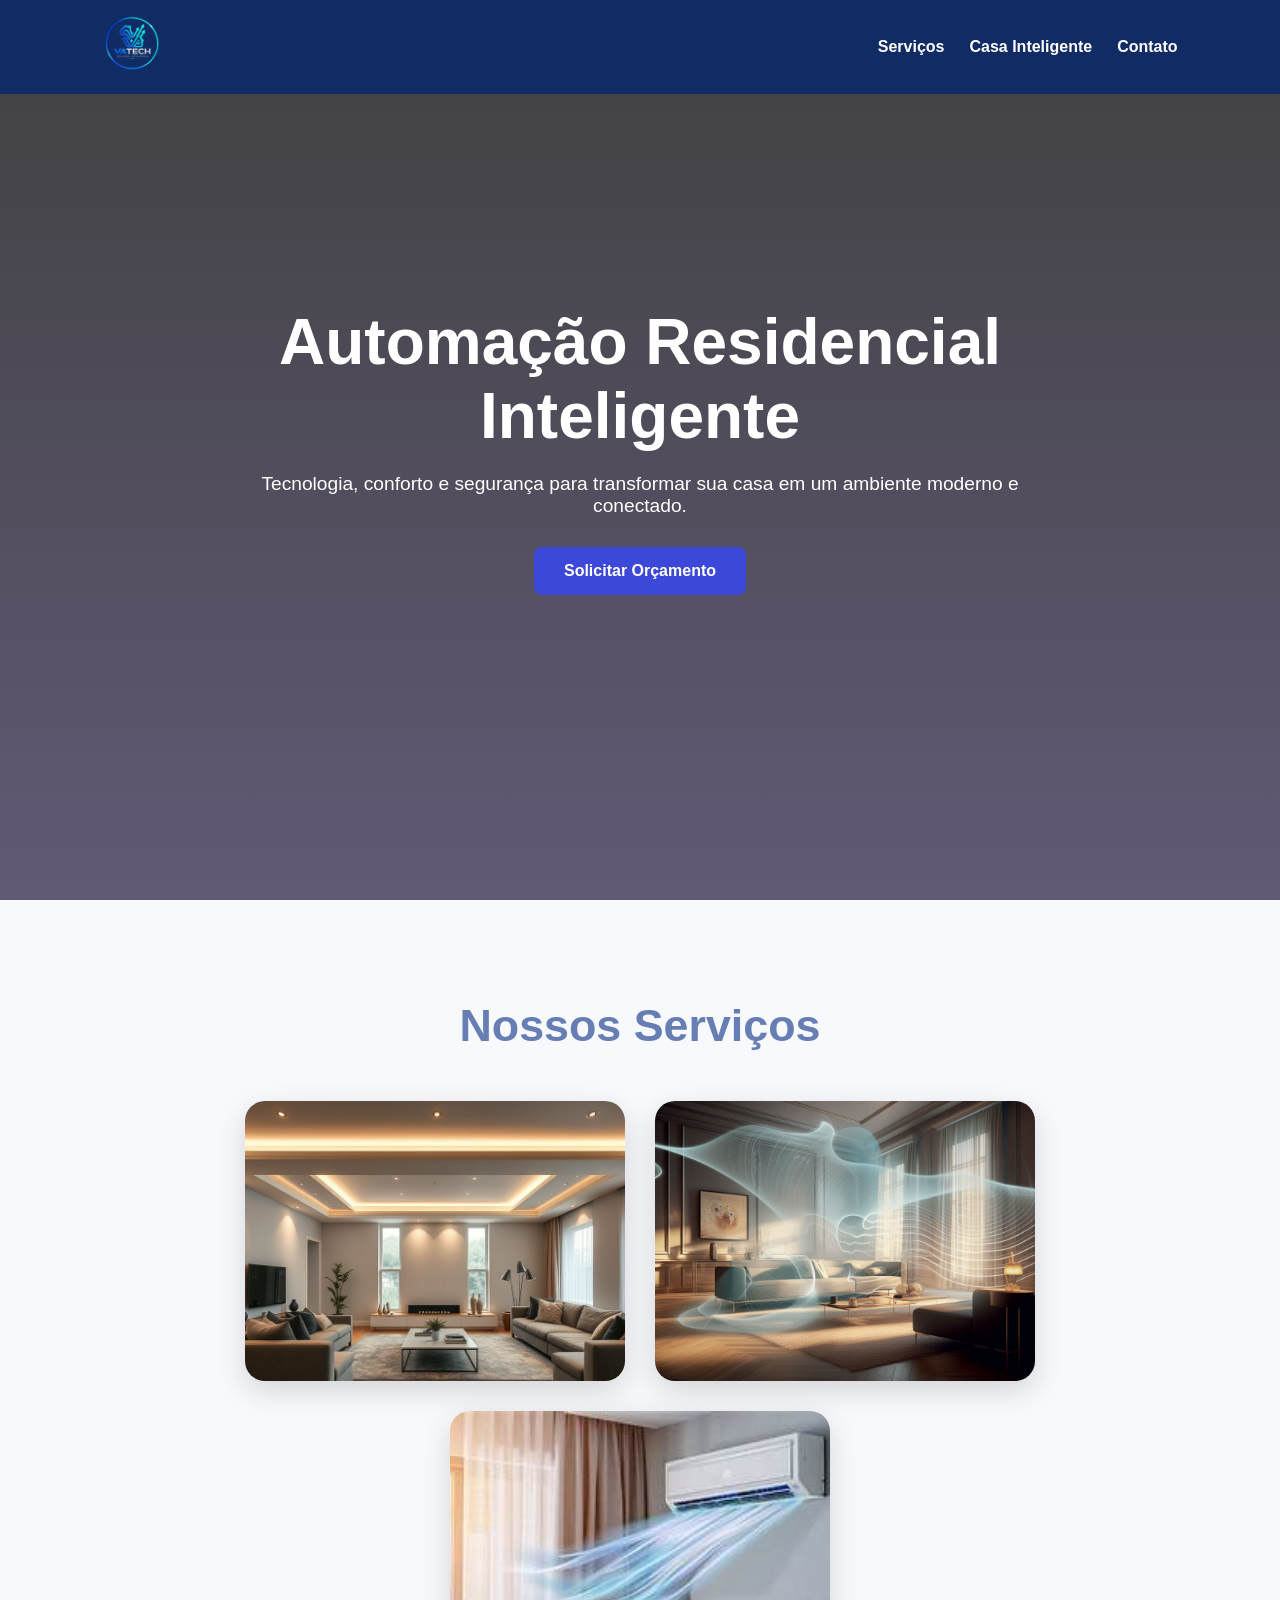
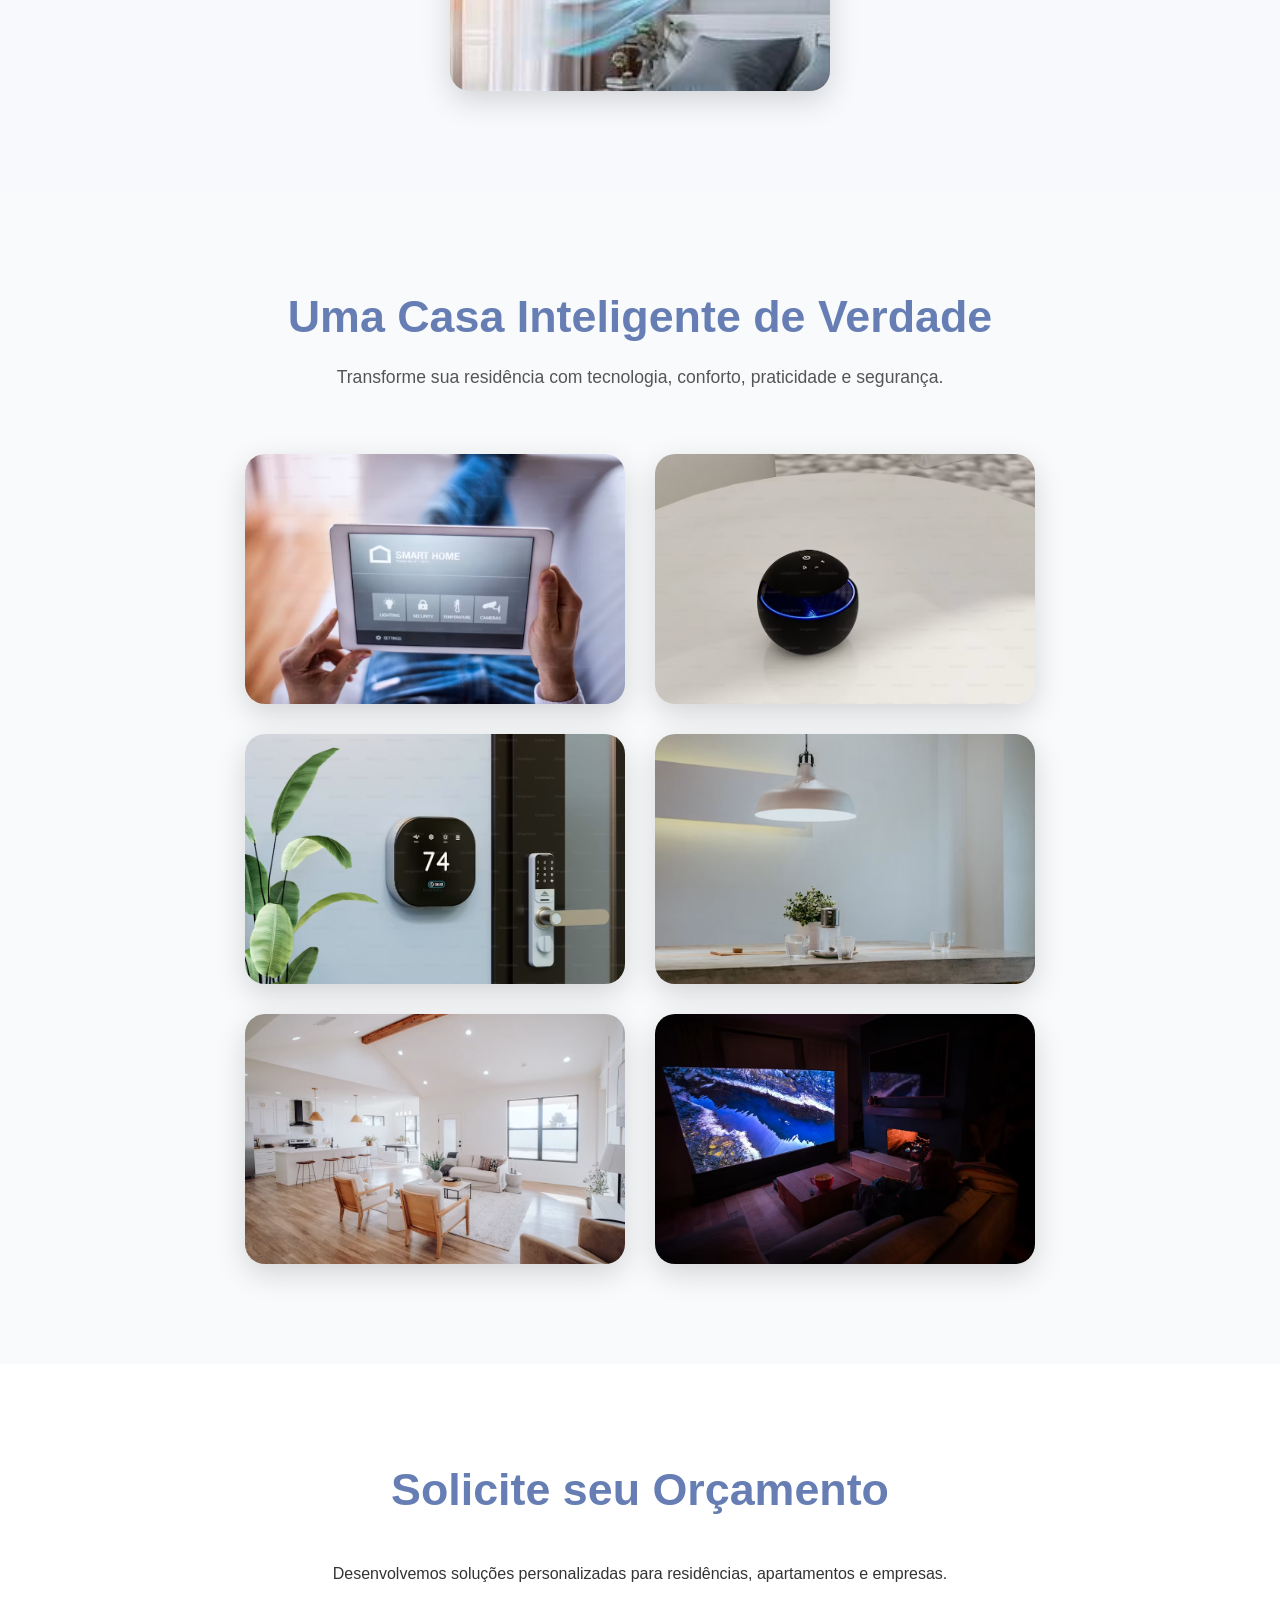
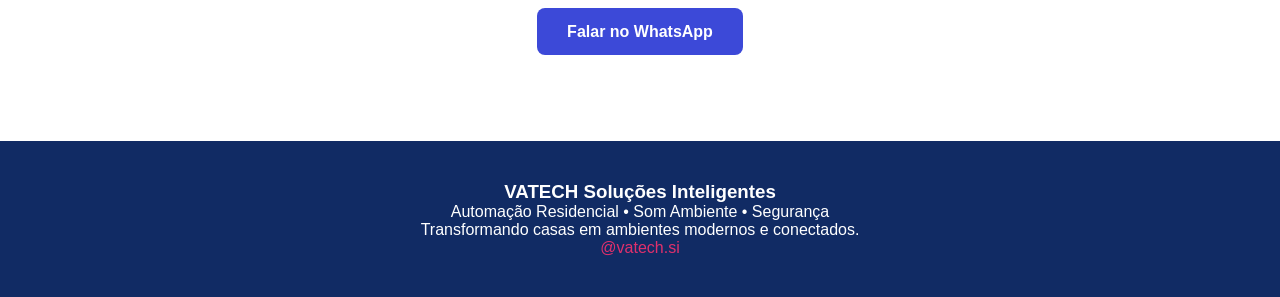
==== index.html @ 994d0d36 "subi os arquivos" ====
<!DOCTYPE html>
<html lang="pt-BR">
<head>
<meta charset="UTF-8">
<meta name="viewport" content="width=device-width, initial-scale=1.0">
<title>VATECH soluções Inteligente</title>

<link rel="stylesheet" href="style.css">
</head>
<body>

<nav>

    <div class="logo">
        <img src="img/logo.png" alt="vatech">
    </div>

    <div class="menu-toggle" id="menu-toggle">
        ☰
    </div>

    <ul id="menu">

        <li><a href="#servicos">Serviços</a></li>

        <li><a href="#como-funciona">
            Casa Inteligente
        </a></li>

        <li><a href="#contato">Contato</a></li>

    </ul>

</nav>

<header>

    <div class="hero">

        <h1>Automação Residencial Inteligente
        </h1>

        <p>
            Tecnologia, conforto e segurança para transformar
            sua casa em um ambiente moderno e conectado.
        </p>

        <div class="botoes">

            <a href="https://wa.me/5511999999999" class="btn whatsapp">
                Solicitar Orçamento
            </a>
        </div>

    </div>

</header>

<section id="servicos">

    <h2>Nossos Serviços</h2>

    <div class="servicos-grid">

        <div class="servico">
            <img src="img/iluminacao.jpg"alt="Automação de Iluminação">
          
            <div class="overlay">
                <h3>Automação de Iluminação</h3> 

                <p>
                    Controle de luzes,cenas e ambientes
                    diretamente pelo celular ou comando de voz.
                </p>
            </div>
    </div>

    <div class="servico">
        <img src="img/som.jpg" alt="Som Ambiente">

        <div class="overlay">
            <h3> Som Ambiente</h3>

            <p>
                Música en todos os ambiente com controle simples integrado.
            </p>
        </div>
    </div>

    <div class="servico">
        <img src="img/segurança.jpg" alt="eletrodomésticos Inteligente">
        
        <div class="overlay">
            <h3>  Automação Residencial</h3>

            <p>
                 Controle de TVs, ar-condicionado, persianas e outros dispositivos inteligentes.
            </p>
        </div>
    </div>
  </div>
</section>

<section id="como-funciona">

    <h2>Uma Casa Inteligente de Verdade</h2>

    <p class="subtitulo">
        Transforme sua residência com tecnologia, conforto,
        praticidade e segurança.
    </p>

   <div class="funciona-grid">

    <div class="funciona-card">
        <img src="img/controle.jpg" alt="Controle Total">

        <div class="overlay">
            <h3> Controle Total</h3>
            <p>Controle iluminação, tomadas e dispositivos pelo aplicativo.</p>
        </div>
    </div>

    <div class="funciona-card">
        <img src="img/voz.jpg" alt="Comando por Voz">

        <div class="overlay">
            <h3> Comando por Voz</h3>
            <p>Integração com Alexa para controlar sua casa usando a voz.</p>
        </div>
    </div>

    <div class="funciona-card">
        <img src="img/seguranca.jpg" alt="Segurança">

        <div class="overlay">
            <h3> Mais Segurança</h3>
            <p>Monitoramento remoto e notificações em tempo real.</p>
        </div>
    </div>

    <div class="funciona-card">
        <img src="img/energia.jpg" alt="Economia">

        <div class="overlay">
            <h3> Economia de Energia</h3>
            <p>Automatize rotinas e reduza o consumo desnecessário.</p>
        </div>
    </div>

    <div class="funciona-card">
        <img src="img/instalacao.jpg" alt="Instalação">

        <div class="overlay">
            <h3> Instalação Simplificada</h3>
            <p>Soluções para imóveis novos e já construídos.</p>
        </div>
    </div>

    <div class="funciona-card">
        <img src="img/cenarios.jpg" alt="Cenários">

        <div class="overlay">
            <h3> Cenários Personalizados</h3>
            <p>Crie ambientes para cada momento do seu dia.</p>
        </div>
    </div>

</div>

</section>

<section id="contato">

    <h2>Solicite seu Orçamento</h2>

    <p>
        Desenvolvemos soluções personalizadas para residências,
        apartamentos e empresas.
    </p>



    <a href="https://wa.me/5511999999999" class="btn whatsapp">
        Falar no WhatsApp
    </a>

</section>

<footer>

    <h3>VATECH Soluções Inteligentes</h3>

    <p>
        Automação Residencial • Som Ambiente • Segurança
    </p>

    <p>
        Transformando casas em ambientes modernos e conectados.
    </p>

    <a href="https://www.instagram.com/vatech.si/" target="_blank">
        @vatech.si
    </a>

</footer>
---- style.css ----
/* =========================
   RESET
========================= */

*{
    margin:0;
    padding:0;
    box-sizing:border-box;
    font-family:'Segoe UI',sans-serif;
}

html{
    scroll-behavior:smooth;
}

body{
    background:#ffffff;
    color:#333;
}

/* =========================
   NAVBAR
========================= */

nav{
    position:fixed;
    top:0;
    width:100%;
    display:flex;
    justify-content:space-between;
    align-items:center;
    padding:15px 8%;
    background:#112b64;
    z-index:1000;
}

.menu-toggle{
    display:none;
    font-size:2rem;
    color:white;
    cursor:pointer;
}

.logo img{
    height:60px;
}

nav ul{
    display:flex;
    list-style:none;
    gap:25px;
}

nav a{
    text-decoration:none;
    color:white;
    font-weight:600;
}

/* =========================
   HERO
========================= */

header{
    height:100vh;
    display:flex;
    justify-content:center;
    align-items:center;
    text-align:center;
    padding:20px;

    background:
    linear-gradient(
        rgba(0,0,0,.75),
        rgba(44,34,72,.75)
    ),
    url("https://images.unsplash.com/photo-1558002038-1055907df827?q=80&w=2070");

    background-size:cover;
    background-position:center;
}

.hero{
    max-width:800px;
}

.hero h1{
    font-size:4rem;
    color:white;
    margin-bottom:20px;
}

.hero p{
    font-size:1.2rem;
    color:white;
    margin-bottom:30px;
}

/* =========================
   BOTÕES
========================= */

.botoes{
    display:flex;
    justify-content:center;
    gap:15px;
    flex-wrap:wrap;
}

.btn{
    text-decoration:none;
    padding:15px 30px;
    border-radius:8px;
    color:white;
    font-weight:bold;
    transition:.3s;
}

.btn:hover{
    transform:translateY(-3px);
}

.whatsapp{
    background:#3c49d8;
}


/* =========================
   SEÇÕES GERAIS
========================= */

section{
    padding:100px 8%;
}

h2{
    text-align:center;
    font-size:2.8rem;
    margin-bottom:50px;
}

/* =========================
   TÍTULOS
========================= */

#como-funciona h2,
#beneficios h2,
#servicos h2,
#contato h2{
    color:#667EB3;
}

/* =========================
   COMO FUNCIONA
========================= */

#como-funciona{
    background:#f8fafc;
}

.subtitulo{
    text-align:center;
    max-width:800px;
    margin:0 auto 60px;
    color:#555;
    font-size:1.1rem;
    line-height:1.8;
}

.funciona-grid{
    display:flex;
    justify-content:center;
    gap:30px;
    flex-wrap:wrap;
}

/* =========================
   UMA CASA INTELIGENTE
========================= */

#como-funciona{
    background:#f8fafc;
    padding:100px 8%;
}

#como-funciona h2{
    color:#667EB3;
    text-align:center;
    margin-bottom:20px;
}

.subtitulo{
    max-width:800px;
    margin:0 auto 60px;
    text-align:center;
    color:#555;
    line-height:1.8;
}

.funciona-grid{
    display:flex;
    justify-content:center;
    gap:30px;
    flex-wrap:wrap;
}

.funciona-card{
    position:relative;
    width:380px;
    height:250px;
    border-radius:20px;
    overflow:hidden;
    cursor:pointer;

    box-shadow:0 10px 30px rgba(0,0,0,.15);
}

.funciona-card img{
    width:100%;
    height:100%;
    object-fit:cover;
    transition:.6s;
}

.funciona-card:hover img{
    transform:scale(1.1);
}

.funciona-card .overlay{
    position:absolute;
    top:0;
    left:0;

    width:100%;
    height:100%;

    background:rgba(10,25,47,.85);

    display:flex;
    flex-direction:column;
    justify-content:center;
    align-items:center;

    text-align:center;
    padding:25px;

    opacity:0;
    transition:.4s;
}

.funciona-card:hover .overlay{
    opacity:1;
}

.funciona-card .overlay h3{
    color:white;
    font-size:1.8rem;
    margin-bottom:15px;
}

.funciona-card .overlay p{
    color:white;
    line-height:1.7;
}

/* =========================
   PROJETOS / SERVIÇOS
========================= */

#servicos{
    background:#f7f9fc;
}

.servicos-grid{
    display:flex;
    justify-content:center;
    gap:30px;
    flex-wrap:wrap;
}

.servico{
    position:relative;
    width:380px;
    height:280px;

    border-radius:20px;
    overflow:hidden;
    cursor:pointer;

    box-shadow:
    0 10px 30px rgba(0,0,0,.15);

    transition:.4s;
}

.servico:hover{
    transform:translateY(-10px);
}

.servico img{
    width:100%;
    height:100%;
    object-fit:cover;
    transition:.6s;
}

.servico:hover img{
    transform:scale(1.15);
}

.overlay{
    position:absolute;
    inset:0;

    display:flex;
    flex-direction:column;
    justify-content:center;
    align-items:center;

    text-align:center;
    padding:30px;

    background:rgba(10,25,47,.85);

    opacity:0;
    transition:.5s;
}

.overlay h3{
    color:white;
    font-size:1.8rem;
    margin-bottom:15px;
}

.overlay p{
    color:white;
    line-height:1.7;
}

.servico:hover .overlay{
    opacity:1;
}

/* =========================
   GALERIA
========================= */

.galeria{
    display:flex;
    justify-content:center;
    flex-wrap:wrap;
    gap:20px;
}

.galeria img{
    width:350px;
    height:250px;
    object-fit:cover;
    border-radius:15px;
    transition:.3s;
}

.galeria img:hover{
    transform:scale(1.05);
}

/* =========================
   DEPOIMENTOS
========================= */

.depoimento-box{
    max-width:700px;
    margin:auto;
    background:#204286;
    padding:40px;
    border-radius:15px;
    text-align:center;
}

#texto-depoimento{
    font-size:1.1rem;
    margin-bottom:20px;
    color:white;
}

#nome-cliente{
    color:#25D366;
    font-weight:bold;
}

/* =========================
   CONTATO
========================= */

#contato{
    text-align:center;
}

#contato p{
    margin-bottom:40px;
}

/* =========================
   FOOTER
========================= */

footer{
    background:#112b64;
    text-align:center;
    padding:40px;
}

footer h3,
footer p{
    color:white;
}

footer a{
    color:#E1306C;
    text-decoration:none;
}

/* =========================
   WHATSAPP FIXO
========================= */

.whatsapp-fixo{
    position:fixed;
    right:20px;
    bottom:20px;

    width:65px;
    height:65px;

    background:#25D366;
    color:white;

    border-radius:50%;

    display:flex;
    justify-content:center;
    align-items:center;

    text-decoration:none;
    font-size:30px;

    box-shadow:
    0 10px 25px rgba(0,0,0,.2);
}

/* =========================
   RESPONSIVO
========================= */

@media(max-width:768px){

    .hero h1{
        font-size:2.5rem;
    }

    nav ul{
        display:none;
    }

    .etapa,
    .servico{
        width:100%;
    }

    .galeria img{
        width:100%;
        height:auto;
    }
}

/* =========================
   RESPONSIVIDADE MOBILE
========================= */

@media (max-width: 768px){

    /* Menu */
    nav{
        padding:15px 5%;
    }

    nav ul{
        display:none;
    }

    .logo img{
        height:50px;
    }

    /* Hero */
    .hero h1{
        font-size:2.2rem;
        line-height:1.2;
    }

    .hero p{
        font-size:1rem;
    }

    .botoes{
        flex-direction:column;
        align-items:center;
    }

    .btn{
        width:100%;
        max-width:280px;
        text-align:center;
    }

    /* Títulos */
    h2{
        font-size:2rem;
    }

    #como-funciona h2,
    #contato h2,
    #servicos h2{
        font-size:2rem;
    }

    .subtitulo{
        font-size:1rem;
        padding:0 10px;
    }

    /* Cards Nossos Serviços */
    .servico{
        width:100%;
        max-width:350px;
        height:220px;
    }

    /* Cards Casa Inteligente */
    .funciona-card{
        width:100%;
        max-width:350px;
        height:220px;
    }

    .overlay h3{
        font-size:1.4rem;
    }

    .overlay p{
        font-size:.95rem;
    }

    /* Galeria */
    .galeria img{
        width:100%;
        height:auto;
    }

    /* Contato */
    #contato p{
        font-size:1rem;
        padding:0 15px;
    }

    footer{
        padding:30px 20px;
    }

}

/* CELULARES PEQUENOS */
@media (max-width:480px){

    .hero h1{
        font-size:1.8rem;
    }

    .hero p{
        font-size:.95rem;
    }

    h2{
        font-size:1.8rem;
    }

    .servico,
    .funciona-card{
        height:200px;
    }

    .overlay h3{
        font-size:1.2rem;
    }

    .overlay p{
        font-size:.9rem;
    }
}

@media (max-width:768px){

    .menu-toggle{
        display:block;
    }

    nav{
        padding:15px 5%;
    }

    nav ul{
        position:absolute;

        top:90px;
        left:0;

        width:100%;

        background:#112b64;

        flex-direction:column;

        text-align:center;

        gap:0;

        display:none;
    }

    nav ul.active{
        display:flex;
    }

    nav ul li{
        padding:18px;
        border-top:1px solid rgba(255,255,255,.1);
    }

    .hero h1{
        font-size:2rem;
    }

    .hero p{
        font-size:1rem;
    }

    .btn{
        width:100%;
        max-width:280px;
    }

    .servico,
    .funciona-card{
        width:100%;
        max-width:350px;
        height:220px;
    }

}
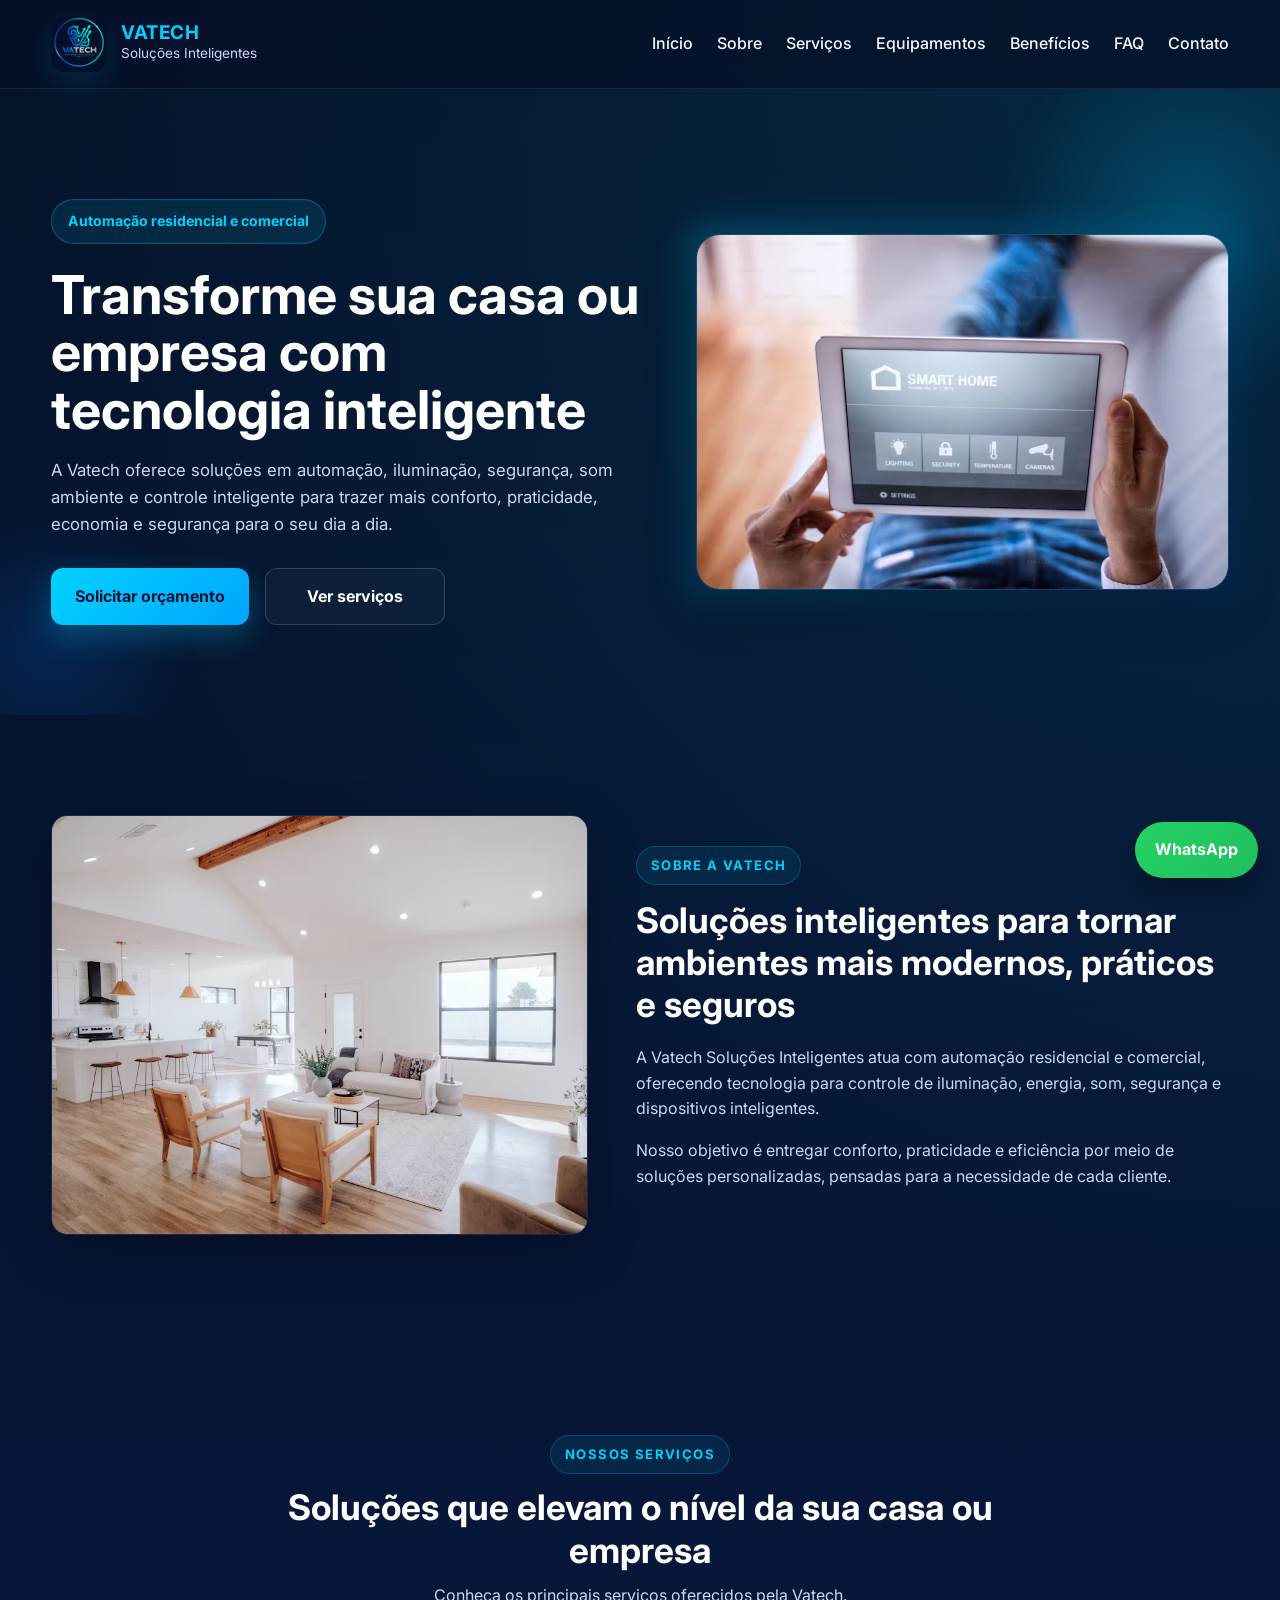
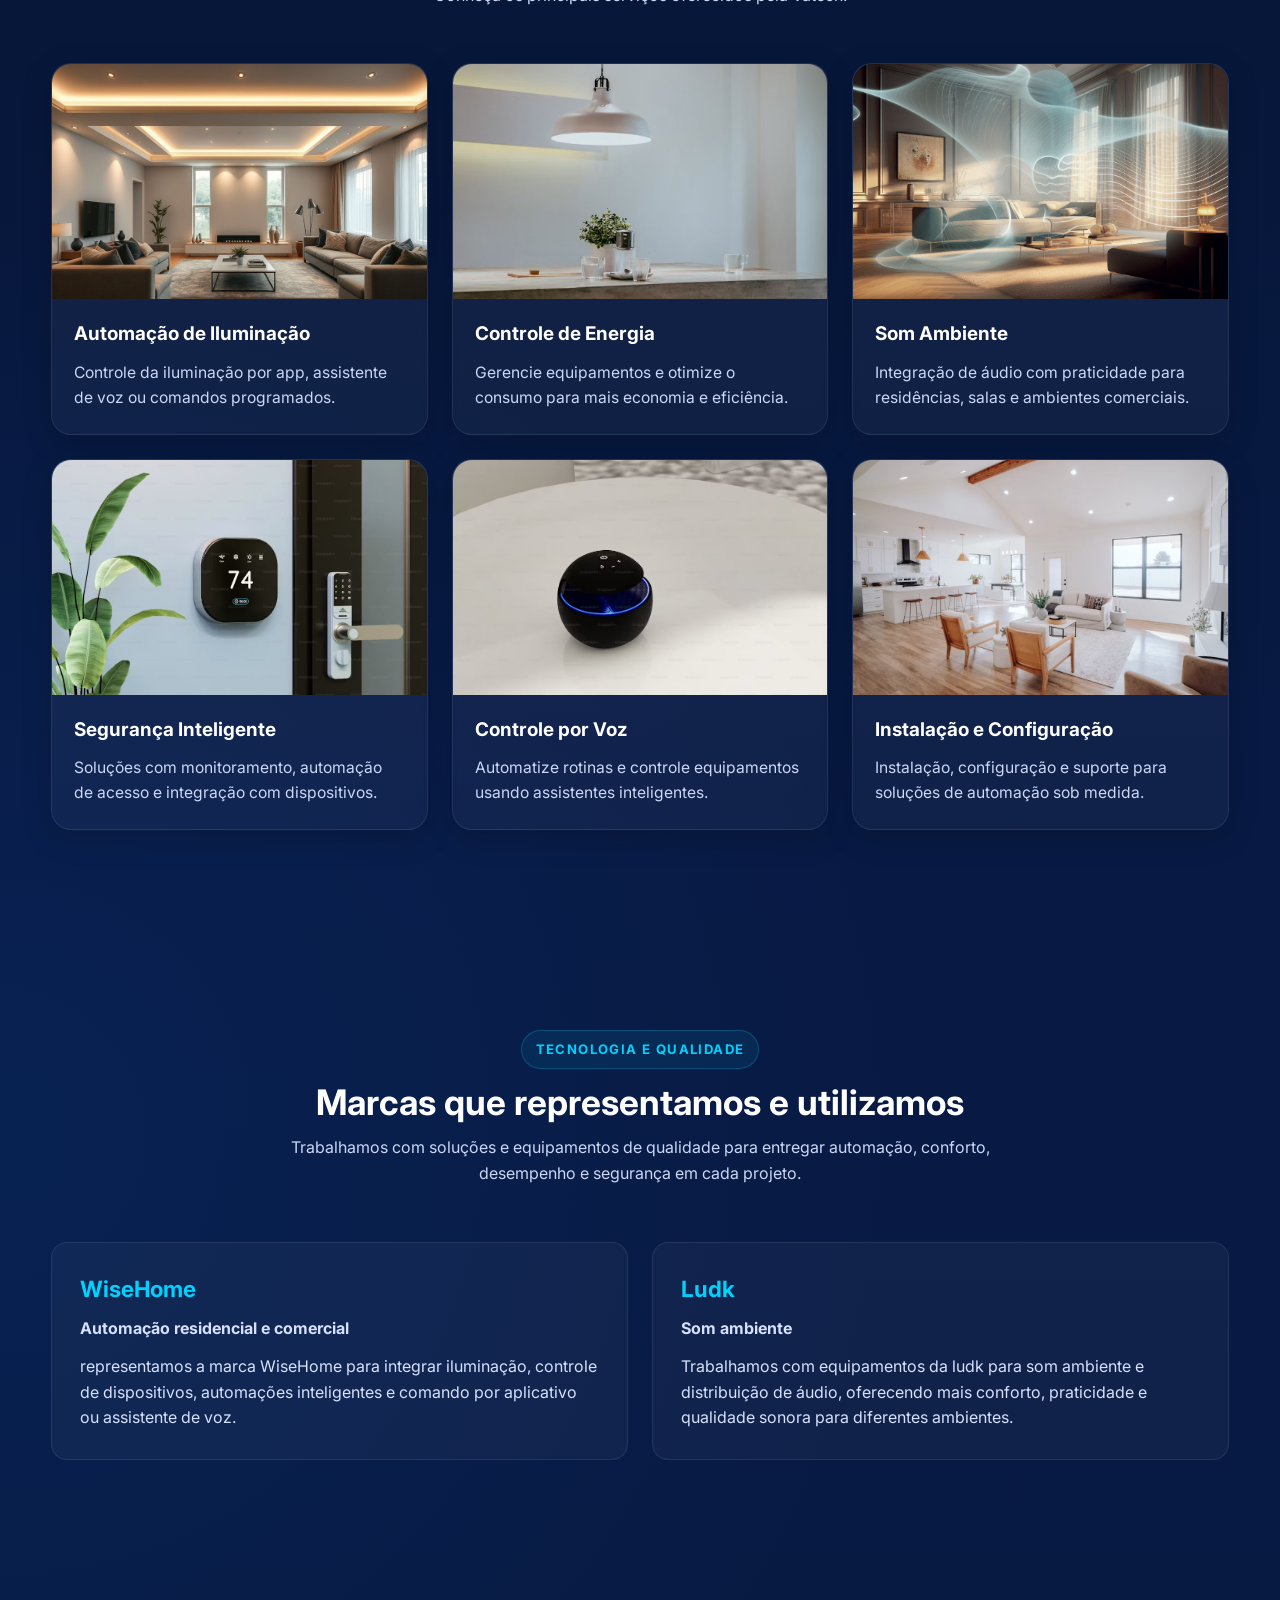
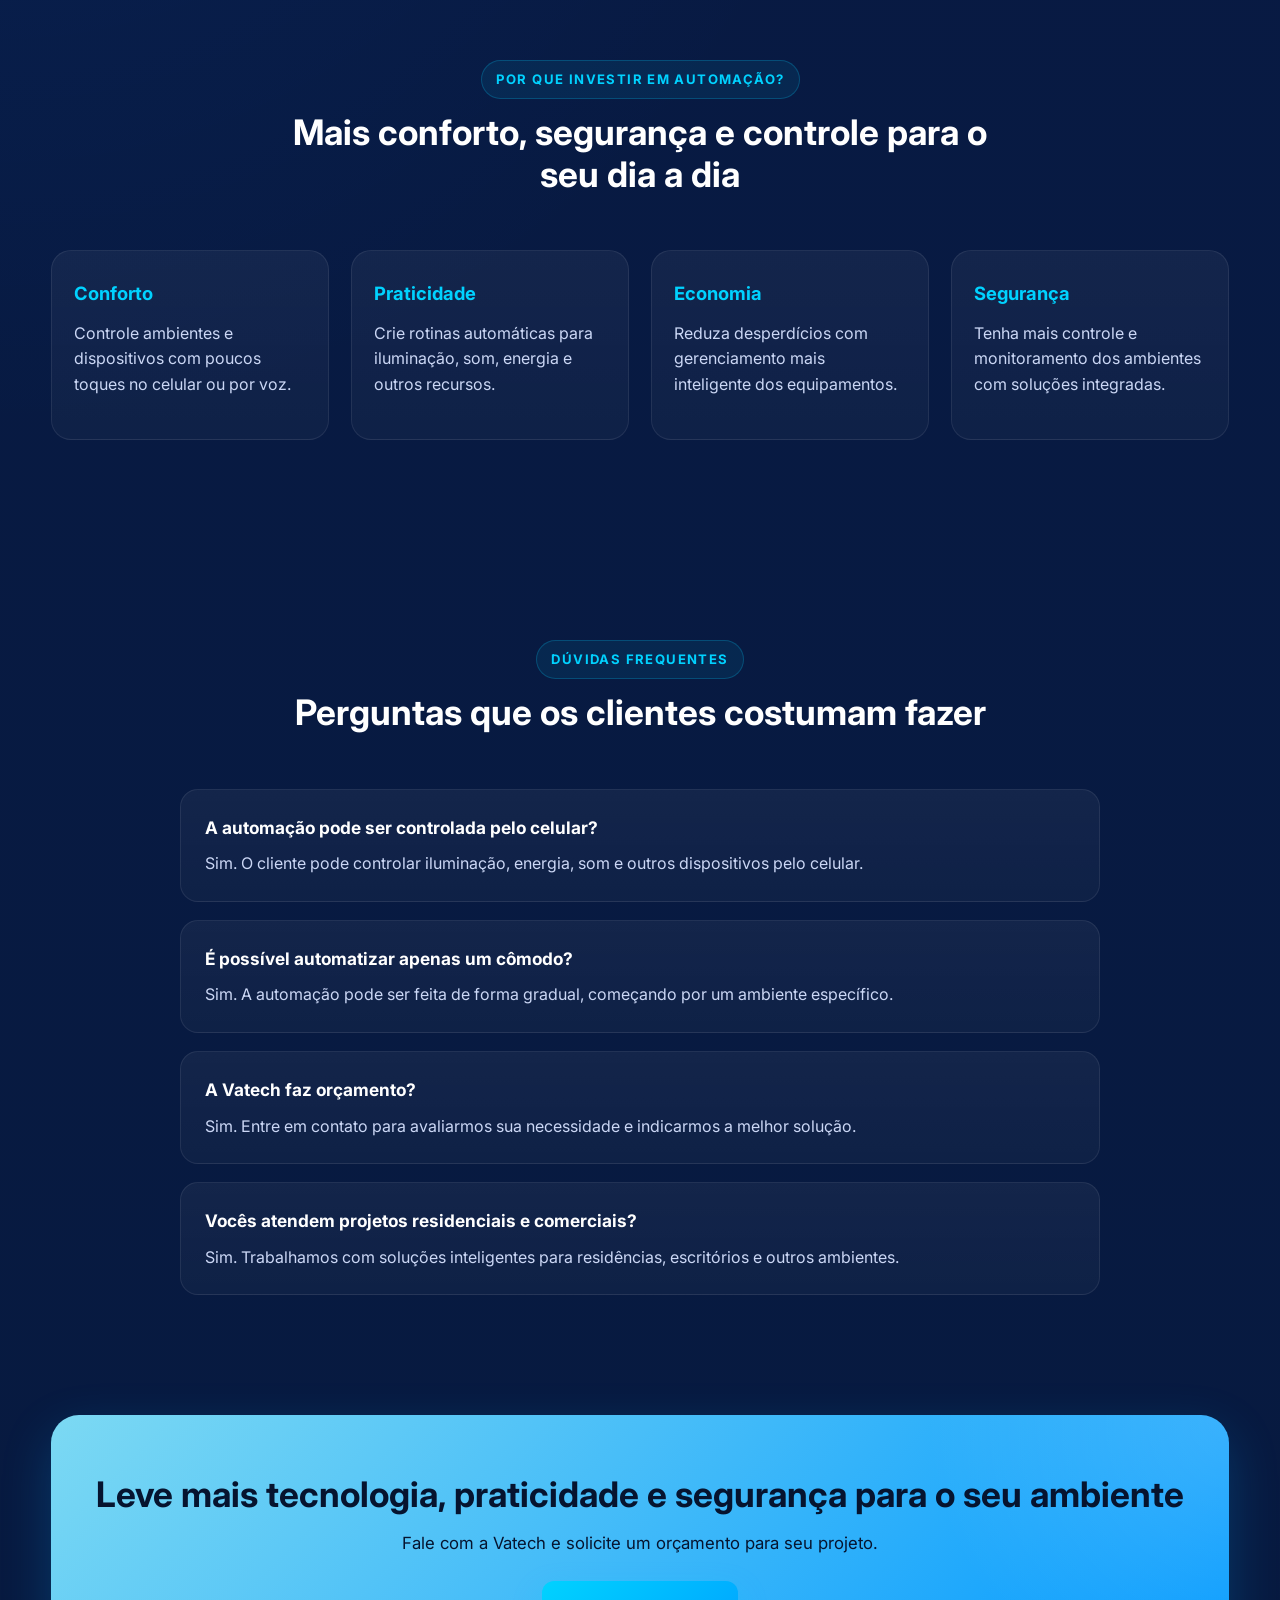
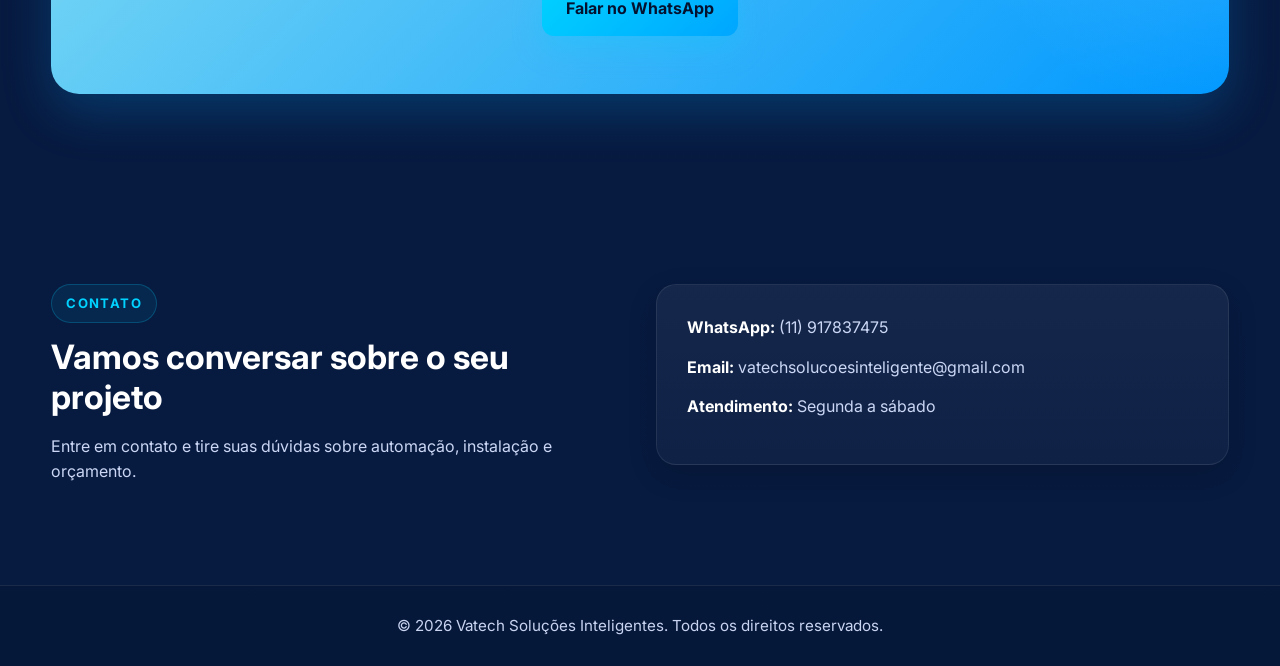
==== commit 66b11df0: "Corrigindo estrutura do site" ====
--- a/index.html
+++ b/index.html
@@ -1,206 +1,287 @@
-<!DOCTYPE html>
-<html lang="pt-BR">
-<head>
-<meta charset="UTF-8">
-<meta name="viewport" content="width=device-width, initial-scale=1.0">
-<title>VATECH soluções Inteligente</title>
-
-<link rel="stylesheet" href="style.css">
-</head>
-<body>
-
-<nav>
-
-    <div class="logo">
-        <img src="img/logo.png" alt="vatech">
-    </div>
-
-    <div class="menu-toggle" id="menu-toggle">
-        ☰
-    </div>
-
-    <ul id="menu">
-
-        <li><a href="#servicos">Serviços</a></li>
-
-        <li><a href="#como-funciona">
-            Casa Inteligente
-        </a></li>
-
-        <li><a href="#contato">Contato</a></li>
-
-    </ul>
-
-</nav>
-
-<header>
-
-    <div class="hero">
-
-        <h1>Automação Residencial Inteligente
-        </h1>
-
-        <p>
-            Tecnologia, conforto e segurança para transformar
-            sua casa em um ambiente moderno e conectado.
-        </p>
-
-        <div class="botoes">
-
-            <a href="https://wa.me/5511999999999" class="btn whatsapp">
-                Solicitar Orçamento
-            </a>
-        </div>
-
-    </div>
-
-</header>
-
-<section id="servicos">
-
-    <h2>Nossos Serviços</h2>
-
-    <div class="servicos-grid">
-
-        <div class="servico">
-            <img src="img/iluminacao.jpg"alt="Automação de Iluminação">
-          
-            <div class="overlay">
-                <h3>Automação de Iluminação</h3> 
-
-                <p>
-                    Controle de luzes,cenas e ambientes
-                    diretamente pelo celular ou comando de voz.
-                </p>
-            </div>
-    </div>
-
-    <div class="servico">
-        <img src="img/som.jpg" alt="Som Ambiente">
-
-        <div class="overlay">
-            <h3> Som Ambiente</h3>
-
-            <p>
-                Música en todos os ambiente com controle simples integrado.
-            </p>
-        </div>
-    </div>
-
-    <div class="servico">
-        <img src="img/segurança.jpg" alt="eletrodomésticos Inteligente">
-        
-        <div class="overlay">
-            <h3>  Automação Residencial</h3>
-
-            <p>
-                 Controle de TVs, ar-condicionado, persianas e outros dispositivos inteligentes.
-            </p>
-        </div>
-    </div>
-  </div>
-</section>
-
-<section id="como-funciona">
-
-    <h2>Uma Casa Inteligente de Verdade</h2>
-
-    <p class="subtitulo">
-        Transforme sua residência com tecnologia, conforto,
-        praticidade e segurança.
-    </p>
-
-   <div class="funciona-grid">
-
-    <div class="funciona-card">
-        <img src="img/controle.jpg" alt="Controle Total">
-
-        <div class="overlay">
-            <h3> Controle Total</h3>
-            <p>Controle iluminação, tomadas e dispositivos pelo aplicativo.</p>
-        </div>
-    </div>
-
-    <div class="funciona-card">
-        <img src="img/voz.jpg" alt="Comando por Voz">
-
-        <div class="overlay">
-            <h3> Comando por Voz</h3>
-            <p>Integração com Alexa para controlar sua casa usando a voz.</p>
-        </div>
-    </div>
-
-    <div class="funciona-card">
-        <img src="img/seguranca.jpg" alt="Segurança">
-
-        <div class="overlay">
-            <h3> Mais Segurança</h3>
-            <p>Monitoramento remoto e notificações em tempo real.</p>
-        </div>
-    </div>
-
-    <div class="funciona-card">
-        <img src="img/energia.jpg" alt="Economia">
-
-        <div class="overlay">
-            <h3> Economia de Energia</h3>
-            <p>Automatize rotinas e reduza o consumo desnecessário.</p>
-        </div>
-    </div>
-
-    <div class="funciona-card">
-        <img src="img/instalacao.jpg" alt="Instalação">
-
-        <div class="overlay">
-            <h3> Instalação Simplificada</h3>
-            <p>Soluções para imóveis novos e já construídos.</p>
-        </div>
-    </div>
-
-    <div class="funciona-card">
-        <img src="img/cenarios.jpg" alt="Cenários">
-
-        <div class="overlay">
-            <h3> Cenários Personalizados</h3>
-            <p>Crie ambientes para cada momento do seu dia.</p>
-        </div>
-    </div>
-
-</div>
-
-</section>
-
-<section id="contato">
-
-    <h2>Solicite seu Orçamento</h2>
-
-    <p>
-        Desenvolvemos soluções personalizadas para residências,
-        apartamentos e empresas.
-    </p>
-
-
-
-    <a href="https://wa.me/5511999999999" class="btn whatsapp">
-        Falar no WhatsApp
-    </a>
-
-</section>
-
-<footer>
-
-    <h3>VATECH Soluções Inteligentes</h3>
-
-    <p>
-        Automação Residencial • Som Ambiente • Segurança
-    </p>
-
-    <p>
-        Transformando casas em ambientes modernos e conectados.
-    </p>
-
-    <a href="https://www.instagram.com/vatech.si/" target="_blank">
-        @vatech.si
-    </a>
-
-</footer>+<!DOCTYPE html>
+<html lang="pt-BR">
+<head>
+  <meta charset="UTF-8" />
+  <meta name="viewport" content="width=device-width, initial-scale=1.0" />
+  <title>Vatech Soluções Inteligentes</title>
+  <link rel="stylesheet" href="style.css" />
+  <link rel="preconnect" href="https://fonts.googleapis.com">
+  <link rel="preconnect" href="https://fonts.gstatic.com" crossorigin>
+  <link href="https://fonts.googleapis.com/css2?family=Inter:wght@400;500;600;700;800&display=swap" rel="stylesheet">
+</head>
+<body>
+
+  <!-- HEADER -->
+  <header class="header">
+    <div class="container nav">
+      <div class="logo">
+        <img src="img/logo.png" alt="Logo Vatech">
+        <div>
+          <h1>VATECH</h1>
+          <p>Soluções Inteligentes</p>
+        </div>
+      </div>
+
+      <nav class="menu">
+        <a href="#inicio">Início</a>
+        <a href="#sobre">Sobre</a>
+        <a href="#servicos">Serviços</a>
+        <a href="#marcas">Equipamentos</a>
+        <a href="#beneficios">Benefícios</a>
+        <a href="#faq">FAQ</a>
+        <a href="#contato">Contato</a>
+      </nav>
+    </div>
+  </header>
+
+  <!-- HERO -->
+  <section class="hero" id="inicio">
+    <div class="container hero-content">
+      <div class="hero-text">
+        <span class="tag">Automação residencial e comercial</span>
+        <h2>Transforme sua casa ou empresa com tecnologia inteligente</h2>
+        <p>
+          A Vatech oferece soluções em automação, iluminação, segurança, som ambiente e controle inteligente
+          para trazer mais conforto, praticidade, economia e segurança para o seu dia a dia.
+        </p>
+
+        <div class="hero-buttons">
+          <a class="btn-primary" href="https://wa.me/5511917837475" target="_blank">
+            Solicitar orçamento
+          </a>
+          <a class="btn-secondary" href="#servicos">Ver serviços</a>
+        </div>
+      </div>
+
+      <div class="hero-image">
+        <img src="img/controle.jpg" alt="Automação residencial Vatech">
+      </div>
+    </div>
+  </section>
+
+  <!-- SOBRE -->
+  <section class="sobre section" id="sobre">
+    <div class="container sobre-grid">
+      <div class="sobre-img">
+        <img src="img/instalacao.jpg" alt="Instalação de automação">
+      </div>
+
+      <div class="sobre-text">
+        <span class="section-tag">Sobre a Vatech</span>
+        <h2>Soluções inteligentes para tornar ambientes mais modernos, práticos e seguros</h2>
+        <p>
+          A Vatech Soluções Inteligentes atua com automação residencial e comercial, oferecendo tecnologia
+          para controle de iluminação, energia, som, segurança e dispositivos inteligentes.
+        </p>
+        <p>
+          Nosso objetivo é entregar conforto, praticidade e eficiência por meio de soluções personalizadas,
+          pensadas para a necessidade de cada cliente.
+        </p>
+      </div>
+    </div>
+  </section>
+
+  <!-- SERVIÇOS -->
+  <section class="servicos section" id="servicos">
+    <div class="container">
+      <div class="section-header">
+        <span class="section-tag">Nossos serviços</span>
+        <h2>Soluções que elevam o nível da sua casa ou empresa</h2>
+        <p>Conheça os principais serviços oferecidos pela Vatech.</p>
+      </div>
+
+      <div class="cards">
+        <div class="card">
+          <img src="img/iluminacao.jpg" alt="Iluminação inteligente">
+          <h3>Automação de Iluminação</h3>
+          <p>Controle da iluminação por app, assistente de voz ou comandos programados.</p>
+        </div>
+
+        <div class="card">
+          <img src="img/energia.jpg" alt="Controle de energia">
+          <h3>Controle de Energia</h3>
+          <p>Gerencie equipamentos e otimize o consumo para mais economia e eficiência.</p>
+        </div>
+
+        <div class="card">
+          <img src="img/som.jpg" alt="Som ambiente">
+          <h3>Som Ambiente</h3>
+          <p>Integração de áudio com praticidade para residências, salas e ambientes comerciais.</p>
+        </div>
+
+        <div class="card">
+          <img src="img/seguranca.jpg" alt="Segurança inteligente">
+          <h3>Segurança Inteligente</h3>
+          <p>Soluções com monitoramento, automação de acesso e integração com dispositivos.</p>
+        </div>
+
+        <div class="card">
+          <img src="img/voz.jpg" alt="Comando por voz">
+          <h3>Controle por Voz</h3>
+          <p>Automatize rotinas e controle equipamentos usando assistentes inteligentes.</p>
+        </div>
+
+        <div class="card">
+          <img src="img/instalacao.jpg" alt="Instalação e suporte">
+          <h3>Instalação e Configuração</h3>
+          <p>Instalação, configuração e suporte para soluções de automação sob medida.</p>
+        </div>
+      </div>
+    </div>
+  </section>
+
+  <section class="marcas section" id="marcas">
+  <div class="container">
+    <div class="section-header">
+      <span class="section-tag">Tecnologia e qualidade</span>
+      <h2>Marcas que representamos e utilizamos</h2>
+      <p>
+        Trabalhamos com soluções e equipamentos de qualidade para entregar automação, conforto,
+        desempenho e segurança em cada projeto.
+      </p>
+    </div>
+
+    <div class="marcas-grid">
+      <div class="marca-card">
+        <h3>WiseHome</h3>
+        <p class="marca-categoria">Automação residencial e comercial</p>
+        <p>
+          representamos a marca WiseHome para integrar iluminação, controle de dispositivos,
+          automações inteligentes e comando por aplicativo ou assistente de voz.
+        </p>
+      </div>
+
+      <div class="marca-card">
+        <h3>Ludk</h3>
+        <p class="marca-categoria">Som ambiente</p>
+        <p>
+          Trabalhamos com equipamentos da ludk para som ambiente e distribuição de áudio,
+          oferecendo mais conforto, praticidade e qualidade sonora para diferentes ambientes.
+        </p>
+      </div>
+    </div>
+  </div>
+</section>
+
+  <!-- BENEFÍCIOS -->
+  <section class="beneficios section" id="beneficios">
+    <div class="container">
+      <div class="section-header">
+        <span class="section-tag">Por que investir em automação?</span>
+        <h2>Mais conforto, segurança e controle para o seu dia a dia</h2>
+      </div>
+
+      <div class="benefits-grid">
+        <div class="benefit-box">
+          <h3>Conforto</h3>
+          <p>Controle ambientes e dispositivos com poucos toques no celular ou por voz.</p>
+        </div>
+
+        <div class="benefit-box">
+          <h3>Praticidade</h3>
+          <p>Crie rotinas automáticas para iluminação, som, energia e outros recursos.</p>
+        </div>
+
+        <div class="benefit-box">
+          <h3>Economia</h3>
+          <p>Reduza desperdícios com gerenciamento mais inteligente dos equipamentos.</p>
+        </div>
+
+        <div class="benefit-box">
+          <h3>Segurança</h3>
+          <p>Tenha mais controle e monitoramento dos ambientes com soluções integradas.</p>
+        </div>
+      </div>
+    </div>
+  </section>
+
+  <!-- GALERIA 
+  <section class="galeria section">
+    <div class="container">
+      <div class="section-header">
+        <span class="section-tag">Projetos e inspirações</span>
+        <h2>Ambientes que podem receber automação inteligente</h2>
+      </div>
+
+      <div class="gallery-grid">
+        <img src="img/projeto1.png" alt="Projeto Vatech 1">
+        <img src="img/projeto2.png" alt="Projeto Vatech 2">
+        <img src="img/projeto3.png" alt="Projeto Vatech 3">
+      </div>
+    </div>
+  </section>  -->
+
+  <!-- FAQ -->
+  <section class="faq section" id="faq">
+    <div class="container">
+      <div class="section-header">
+        <span class="section-tag">Dúvidas frequentes</span>
+        <h2>Perguntas que os clientes costumam fazer</h2>
+      </div>
+
+      <div class="faq-list">
+        <div class="faq-item">
+          <h3>A automação pode ser controlada pelo celular?</h3>
+          <p>Sim. O cliente pode controlar iluminação, energia, som e outros dispositivos pelo celular.</p>
+        </div>
+
+        <div class="faq-item">
+          <h3>É possível automatizar apenas um cômodo?</h3>
+          <p>Sim. A automação pode ser feita de forma gradual, começando por um ambiente específico.</p>
+        </div>
+
+        <div class="faq-item">
+          <h3>A Vatech faz orçamento?</h3>
+          <p>Sim. Entre em contato para avaliarmos sua necessidade e indicarmos a melhor solução.</p>
+        </div>
+
+        <div class="faq-item">
+          <h3>Vocês atendem projetos residenciais e comerciais?</h3>
+          <p>Sim. Trabalhamos com soluções inteligentes para residências, escritórios e outros ambientes.</p>
+        </div>
+      </div>
+    </div>
+  </section>
+
+  <!-- CTA FINAL -->
+  <section class="cta-final">
+    <div class="container cta-box">
+      <h2>Leve mais tecnologia, praticidade e segurança para o seu ambiente</h2>
+      <p>Fale com a Vatech e solicite um orçamento para seu projeto.</p>
+      <a class="btn-primary" href="https://wa.me/5511917837475" target="_blank">
+        Falar no WhatsApp
+      </a>
+    </div>
+  </section>
+
+  <!-- CONTATO -->
+  <section class="contato section" id="contato">
+    <div class="container contato-grid">
+      <div>
+        <span class="section-tag">Contato</span>
+        <h2>Vamos conversar sobre o seu projeto</h2>
+        <p>Entre em contato e tire suas dúvidas sobre automação, instalação e orçamento.</p>
+      </div>
+
+      <div class="contato-box">
+        <p><strong>WhatsApp:</strong> (11) 917837475</p>
+        <p><strong>Email:</strong> vatechsolucoesinteligente@gmail.com</p>
+        <p><strong>Atendimento:</strong> Segunda a sábado</p>
+      </div>
+    </div>
+  </section>
+
+  <!-- RODAPÉ -->
+  <footer class="footer">
+    <div class="container footer-content">
+      <p>© 2026 Vatech Soluções Inteligentes. Todos os direitos reservados.</p>
+    </div>
+  </footer>
+
+  <!-- BOTÃO WHATSAPP -->
+  <a class="whatsapp-float" href="https://wa.me/5511917837475" target="_blank">
+    WhatsApp
+  </a>
+
+</body>
+</html>
--- a/style.css
+++ b/style.css
@@ -1,659 +1,677 @@
-/* =========================
-   RESET
-========================= */
-
-*{
-    margin:0;
-    padding:0;
-    box-sizing:border-box;
-    font-family:'Segoe UI',sans-serif;
-}
-
-html{
-    scroll-behavior:smooth;
-}
-
-body{
-    background:#ffffff;
-    color:#333;
-}
-
-/* =========================
-   NAVBAR
-========================= */
-
-nav{
-    position:fixed;
-    top:0;
-    width:100%;
-    display:flex;
-    justify-content:space-between;
-    align-items:center;
-    padding:15px 8%;
-    background:#112b64;
-    z-index:1000;
-}
-
-.menu-toggle{
-    display:none;
-    font-size:2rem;
-    color:white;
-    cursor:pointer;
-}
-
-.logo img{
-    height:60px;
-}
-
-nav ul{
-    display:flex;
-    list-style:none;
-    gap:25px;
-}
-
-nav a{
-    text-decoration:none;
-    color:white;
-    font-weight:600;
-}
-
-/* =========================
-   HERO
-========================= */
-
-header{
-    height:100vh;
-    display:flex;
-    justify-content:center;
-    align-items:center;
-    text-align:center;
-    padding:20px;
-
-    background:
-    linear-gradient(
-        rgba(0,0,0,.75),
-        rgba(44,34,72,.75)
-    ),
-    url("https://images.unsplash.com/photo-1558002038-1055907df827?q=80&w=2070");
-
-    background-size:cover;
-    background-position:center;
-}
-
-.hero{
-    max-width:800px;
-}
-
-.hero h1{
-    font-size:4rem;
-    color:white;
-    margin-bottom:20px;
-}
-
-.hero p{
-    font-size:1.2rem;
-    color:white;
-    margin-bottom:30px;
-}
-
-/* =========================
-   BOTÕES
-========================= */
-
-.botoes{
-    display:flex;
-    justify-content:center;
-    gap:15px;
-    flex-wrap:wrap;
-}
-
-.btn{
-    text-decoration:none;
-    padding:15px 30px;
-    border-radius:8px;
-    color:white;
-    font-weight:bold;
-    transition:.3s;
-}
-
-.btn:hover{
-    transform:translateY(-3px);
-}
-
-.whatsapp{
-    background:#3c49d8;
-}
-
-
-/* =========================
-   SEÇÕES GERAIS
-========================= */
-
-section{
-    padding:100px 8%;
-}
-
-h2{
-    text-align:center;
-    font-size:2.8rem;
-    margin-bottom:50px;
-}
-
-/* =========================
-   TÍTULOS
-========================= */
-
-#como-funciona h2,
-#beneficios h2,
-#servicos h2,
-#contato h2{
-    color:#667EB3;
-}
-
-/* =========================
-   COMO FUNCIONA
-========================= */
-
-#como-funciona{
-    background:#f8fafc;
-}
-
-.subtitulo{
-    text-align:center;
-    max-width:800px;
-    margin:0 auto 60px;
-    color:#555;
-    font-size:1.1rem;
-    line-height:1.8;
-}
-
-.funciona-grid{
-    display:flex;
-    justify-content:center;
-    gap:30px;
-    flex-wrap:wrap;
-}
-
-/* =========================
-   UMA CASA INTELIGENTE
-========================= */
-
-#como-funciona{
-    background:#f8fafc;
-    padding:100px 8%;
-}
-
-#como-funciona h2{
-    color:#667EB3;
-    text-align:center;
-    margin-bottom:20px;
-}
-
-.subtitulo{
-    max-width:800px;
-    margin:0 auto 60px;
-    text-align:center;
-    color:#555;
-    line-height:1.8;
-}
-
-.funciona-grid{
-    display:flex;
-    justify-content:center;
-    gap:30px;
-    flex-wrap:wrap;
-}
-
-.funciona-card{
-    position:relative;
-    width:380px;
-    height:250px;
-    border-radius:20px;
-    overflow:hidden;
-    cursor:pointer;
-
-    box-shadow:0 10px 30px rgba(0,0,0,.15);
-}
-
-.funciona-card img{
-    width:100%;
-    height:100%;
-    object-fit:cover;
-    transition:.6s;
-}
-
-.funciona-card:hover img{
-    transform:scale(1.1);
-}
-
-.funciona-card .overlay{
-    position:absolute;
-    top:0;
-    left:0;
-
-    width:100%;
-    height:100%;
-
-    background:rgba(10,25,47,.85);
-
-    display:flex;
-    flex-direction:column;
-    justify-content:center;
-    align-items:center;
-
-    text-align:center;
-    padding:25px;
-
-    opacity:0;
-    transition:.4s;
-}
-
-.funciona-card:hover .overlay{
-    opacity:1;
-}
-
-.funciona-card .overlay h3{
-    color:white;
-    font-size:1.8rem;
-    margin-bottom:15px;
-}
-
-.funciona-card .overlay p{
-    color:white;
-    line-height:1.7;
-}
-
-/* =========================
-   PROJETOS / SERVIÇOS
-========================= */
-
-#servicos{
-    background:#f7f9fc;
-}
-
-.servicos-grid{
-    display:flex;
-    justify-content:center;
-    gap:30px;
-    flex-wrap:wrap;
-}
-
-.servico{
-    position:relative;
-    width:380px;
-    height:280px;
-
-    border-radius:20px;
-    overflow:hidden;
-    cursor:pointer;
-
-    box-shadow:
-    0 10px 30px rgba(0,0,0,.15);
-
-    transition:.4s;
-}
-
-.servico:hover{
-    transform:translateY(-10px);
-}
-
-.servico img{
-    width:100%;
-    height:100%;
-    object-fit:cover;
-    transition:.6s;
-}
-
-.servico:hover img{
-    transform:scale(1.15);
-}
-
-.overlay{
-    position:absolute;
-    inset:0;
-
-    display:flex;
-    flex-direction:column;
-    justify-content:center;
-    align-items:center;
-
-    text-align:center;
-    padding:30px;
-
-    background:rgba(10,25,47,.85);
-
-    opacity:0;
-    transition:.5s;
-}
-
-.overlay h3{
-    color:white;
-    font-size:1.8rem;
-    margin-bottom:15px;
-}
-
-.overlay p{
-    color:white;
-    line-height:1.7;
-}
-
-.servico:hover .overlay{
-    opacity:1;
-}
-
-/* =========================
-   GALERIA
-========================= */
-
-.galeria{
-    display:flex;
-    justify-content:center;
-    flex-wrap:wrap;
-    gap:20px;
-}
-
-.galeria img{
-    width:350px;
-    height:250px;
-    object-fit:cover;
-    border-radius:15px;
-    transition:.3s;
-}
-
-.galeria img:hover{
-    transform:scale(1.05);
-}
-
-/* =========================
-   DEPOIMENTOS
-========================= */
-
-.depoimento-box{
-    max-width:700px;
-    margin:auto;
-    background:#204286;
-    padding:40px;
-    border-radius:15px;
-    text-align:center;
-}
-
-#texto-depoimento{
-    font-size:1.1rem;
-    margin-bottom:20px;
-    color:white;
-}
-
-#nome-cliente{
-    color:#25D366;
-    font-weight:bold;
-}
-
-/* =========================
-   CONTATO
-========================= */
-
-#contato{
-    text-align:center;
-}
-
-#contato p{
-    margin-bottom:40px;
-}
-
-/* =========================
-   FOOTER
-========================= */
-
-footer{
-    background:#112b64;
-    text-align:center;
-    padding:40px;
-}
-
-footer h3,
-footer p{
-    color:white;
-}
-
-footer a{
-    color:#E1306C;
-    text-decoration:none;
-}
-
-/* =========================
-   WHATSAPP FIXO
-========================= */
-
-.whatsapp-fixo{
-    position:fixed;
-    right:20px;
-    bottom:20px;
-
-    width:65px;
-    height:65px;
-
-    background:#25D366;
-    color:white;
-
-    border-radius:50%;
-
-    display:flex;
-    justify-content:center;
-    align-items:center;
-
-    text-decoration:none;
-    font-size:30px;
-
-    box-shadow:
-    0 10px 25px rgba(0,0,0,.2);
-}
-
-/* =========================
-   RESPONSIVO
-========================= */
-
-@media(max-width:768px){
-
-    .hero h1{
-        font-size:2.5rem;
-    }
-
-    nav ul{
-        display:none;
-    }
-
-    .etapa,
-    .servico{
-        width:100%;
-    }
-
-    .galeria img{
-        width:100%;
-        height:auto;
-    }
-}
-
-/* =========================
-   RESPONSIVIDADE MOBILE
-========================= */
-
-@media (max-width: 768px){
-
-    /* Menu */
-    nav{
-        padding:15px 5%;
-    }
-
-    nav ul{
-        display:none;
-    }
-
-    .logo img{
-        height:50px;
-    }
-
-    /* Hero */
-    .hero h1{
-        font-size:2.2rem;
-        line-height:1.2;
-    }
-
-    .hero p{
-        font-size:1rem;
-    }
-
-    .botoes{
-        flex-direction:column;
-        align-items:center;
-    }
-
-    .btn{
-        width:100%;
-        max-width:280px;
-        text-align:center;
-    }
-
-    /* Títulos */
-    h2{
-        font-size:2rem;
-    }
-
-    #como-funciona h2,
-    #contato h2,
-    #servicos h2{
-        font-size:2rem;
-    }
-
-    .subtitulo{
-        font-size:1rem;
-        padding:0 10px;
-    }
-
-    /* Cards Nossos Serviços */
-    .servico{
-        width:100%;
-        max-width:350px;
-        height:220px;
-    }
-
-    /* Cards Casa Inteligente */
-    .funciona-card{
-        width:100%;
-        max-width:350px;
-        height:220px;
-    }
-
-    .overlay h3{
-        font-size:1.4rem;
-    }
-
-    .overlay p{
-        font-size:.95rem;
-    }
-
-    /* Galeria */
-    .galeria img{
-        width:100%;
-        height:auto;
-    }
-
-    /* Contato */
-    #contato p{
-        font-size:1rem;
-        padding:0 15px;
-    }
-
-    footer{
-        padding:30px 20px;
-    }
-
-}
-
-/* CELULARES PEQUENOS */
-@media (max-width:480px){
-
-    .hero h1{
-        font-size:1.8rem;
-    }
-
-    .hero p{
-        font-size:.95rem;
-    }
-
-    h2{
-        font-size:1.8rem;
-    }
-
-    .servico,
-    .funciona-card{
-        height:200px;
-    }
-
-    .overlay h3{
-        font-size:1.2rem;
-    }
-
-    .overlay p{
-        font-size:.9rem;
-    }
-}
-
-@media (max-width:768px){
-
-    .menu-toggle{
-        display:block;
-    }
-
-    nav{
-        padding:15px 5%;
-    }
-
-    nav ul{
-        position:absolute;
-
-        top:90px;
-        left:0;
-
-        width:100%;
-
-        background:#112b64;
-
-        flex-direction:column;
-
-        text-align:center;
-
-        gap:0;
-
-        display:none;
-    }
-
-    nav ul.active{
-        display:flex;
-    }
-
-    nav ul li{
-        padding:18px;
-        border-top:1px solid rgba(255,255,255,.1);
-    }
-
-    .hero h1{
-        font-size:2rem;
-    }
-
-    .hero p{
-        font-size:1rem;
-    }
-
-    .btn{
-        width:100%;
-        max-width:280px;
-    }
-
-    .servico,
-    .funciona-card{
-        width:100%;
-        max-width:350px;
-        height:220px;
-    }
-
+* {
+  margin: 0;
+  padding: 0;
+  box-sizing: border-box;
+}
+
+html {
+  scroll-behavior: smooth;
+}
+
+:root {
+  --bg: #06132e;
+  --bg-2: #081a44;
+  --bg-3: #0b255d;
+  --card: rgba(255, 255, 255, 0.06);
+  --card-2: rgba(255, 255, 255, 0.04);
+  --border: rgba(255, 255, 255, 0.1);
+  --text: #ffffff;
+  --muted: #cbd7f5;
+  --primary: #00d2ff;
+  --primary-2: #00a6ff;
+  --shadow: 0 18px 50px rgba(0, 0, 0, 0.28);
+  --radius: 18px;
+}
+
+body {
+  font-family: 'Inter', sans-serif;
+  color: var(--text);
+  line-height: 1.6;
+  background:
+    radial-gradient(circle at top right, rgba(0, 210, 255, 0.12), transparent 25%),
+    radial-gradient(circle at left center, rgba(0, 120, 255, 0.08), transparent 30%),
+    linear-gradient(180deg, #051127 0%, #081a44 45%, #071a3f 100%);
+}
+
+img {
+  max-width: 100%;
+  display: block;
+  border-radius: 16px;
+}
+
+a {
+  text-decoration: none;
+}
+
+.container {
+  width: min(92%, 1200px);
+  margin: 0 auto;
+}
+
+.section {
+  padding: 100px 0;
+  position: relative;
+}
+
+.section-header {
+  text-align: center;
+  max-width: 760px;
+  margin: 0 auto 55px;
+}
+
+.section-header h2 {
+  font-size: 2.2rem;
+  line-height: 1.2;
+  margin: 12px 0;
+}
+
+.section-header p {
+  color: var(--muted);
+  font-size: 1rem;
+}
+
+.section-tag {
+  display: inline-block;
+  color: var(--primary);
+  font-weight: 700;
+  text-transform: uppercase;
+  font-size: 0.82rem;
+  letter-spacing: 1.4px;
+  padding: 8px 14px;
+  border: 1px solid rgba(0, 210, 255, 0.22);
+  border-radius: 999px;
+  background: rgba(0, 210, 255, 0.08);
+}
+
+/* HEADER */
+.header {
+  position: sticky;
+  top: 0;
+  z-index: 1000;
+  background: rgba(5, 16, 40, 0.72);
+  backdrop-filter: blur(14px);
+  border-bottom: 1px solid rgba(255,255,255,0.08);
+}
+
+.nav {
+  display: flex;
+  justify-content: space-between;
+  align-items: center;
+  padding: 16px 0;
+  gap: 20px;
+}
+
+.logo {
+  display: flex;
+  align-items: center;
+  gap: 14px;
+}
+
+.logo img {
+  width: 56px;
+  height: 56px;
+  object-fit: contain;
+  border-radius: 14px;
+  box-shadow: 0 10px 30px rgba(0, 210, 255, 0.12);
+}
+
+.logo h1 {
+  font-size: 1.18rem;
+  color: var(--primary);
+  line-height: 1;
+  letter-spacing: 0.5px;
+}
+
+.logo p {
+  font-size: 0.85rem;
+  color: var(--muted);
+}
+
+.menu {
+  display: flex;
+  gap: 24px;
+  flex-wrap: wrap;
+}
+
+.menu a {
+  color: #f5f8ff;
+  font-weight: 500;
+  position: relative;
+  transition: 0.3s;
+}
+
+.menu a::after {
+  content: "";
+  position: absolute;
+  left: 0;
+  bottom: -6px;
+  width: 0%;
+  height: 2px;
+  background: var(--primary);
+  transition: 0.3s;
+}
+
+.menu a:hover {
+  color: var(--primary);
+}
+
+.menu a:hover::after {
+  width: 100%;
+}
+
+/* HERO */
+.hero {
+  padding: 110px 0 90px;
+  position: relative;
+  overflow: hidden;
+}
+
+.hero::before {
+  content: "";
+  position: absolute;
+  width: 420px;
+  height: 420px;
+  right: -120px;
+  top: -80px;
+  background: radial-gradient(circle, rgba(0,210,255,0.22), transparent 65%);
+  filter: blur(10px);
+  pointer-events: none;
+}
+
+.hero::after {
+  content: "";
+  position: absolute;
+  width: 300px;
+  height: 300px;
+  left: -100px;
+  bottom: -80px;
+  background: radial-gradient(circle, rgba(0,132,255,0.18), transparent 65%);
+  filter: blur(10px);
+  pointer-events: none;
+}
+
+.hero-content {
+  display: grid;
+  grid-template-columns: 1.05fr 0.95fr;
+  align-items: center;
+  gap: 55px;
+  position: relative;
+  z-index: 1;
+}
+
+.tag {
+  display: inline-block;
+  background: rgba(0, 210, 255, 0.10);
+  color: var(--primary);
+  border: 1px solid rgba(0, 210, 255, 0.28);
+  padding: 10px 16px;
+  border-radius: 999px;
+  margin-bottom: 22px;
+  font-size: 0.88rem;
+  font-weight: 700;
+  box-shadow: 0 0 0 1px rgba(255,255,255,0.02) inset;
+}
+
+.hero-text h2 {
+  font-size: 3.35rem;
+  line-height: 1.08;
+  margin-bottom: 18px;
+  max-width: 700px;
+}
+
+.hero-text p {
+  color: var(--muted);
+  max-width: 620px;
+  margin-bottom: 30px;
+  font-size: 1.05rem;
+}
+
+.hero-buttons {
+  display: flex;
+  gap: 16px;
+  flex-wrap: wrap;
+}
+
+.btn-primary,
+.btn-secondary {
+  display: inline-flex;
+  align-items: center;
+  justify-content: center;
+  padding: 15px 24px;
+  border-radius: 12px;
+  font-weight: 700;
+  transition: 0.3s ease;
+  min-width: 180px;
+}
+
+.btn-primary {
+  background: linear-gradient(135deg, var(--primary) 0%, var(--primary-2) 100%);
+  color: #041230;
+  box-shadow: 0 12px 30px rgba(0, 210, 255, 0.25);
+}
+
+.btn-primary:hover {
+  transform: translateY(-3px);
+  box-shadow: 0 16px 36px rgba(0, 210, 255, 0.32);
+}
+
+.btn-secondary {
+  border: 1px solid rgba(255,255,255,0.16);
+  color: #fff;
+  background: rgba(255,255,255,0.03);
+}
+
+.btn-secondary:hover {
+  border-color: rgba(0,210,255,0.45);
+  color: var(--primary);
+  transform: translateY(-3px);
+}
+
+.hero-image {
+  position: relative;
+}
+
+.hero-image::before {
+  content: "";
+  position: absolute;
+  inset: -12px;
+  background: linear-gradient(135deg, rgba(0,210,255,0.28), rgba(0,110,255,0.18));
+  border-radius: 26px;
+  filter: blur(16px);
+  z-index: -1;
+  opacity: 0.8;
+}
+
+.hero-image img {
+  width: 100%;
+  max-height: 500px;
+  object-fit: cover;
+  border-radius: 24px;
+  border: 1px solid rgba(255,255,255,0.08);
+  box-shadow: var(--shadow);
+}
+
+/* SOBRE */
+.sobre-grid {
+  display: grid;
+  grid-template-columns: 0.95fr 1.05fr;
+  gap: 48px;
+  align-items: center;
+}
+
+.sobre-img img {
+  width: 100%;
+  min-height: 420px;
+  object-fit: cover;
+  box-shadow: var(--shadow);
+  border: 1px solid rgba(255,255,255,0.08);
+}
+
+.sobre-text h2 {
+  font-size: 2.2rem;
+  margin: 14px 0 20px;
+  line-height: 1.2;
+}
+
+.sobre-text p {
+  color: var(--muted);
+  margin-bottom: 16px;
+  font-size: 1rem;
+}
+
+/* SERVIÇOS */
+.cards {
+  display: grid;
+  grid-template-columns: repeat(3, 1fr);
+  gap: 24px;
+}
+
+.card {
+  background: linear-gradient(180deg, rgba(255,255,255,0.06) 0%, rgba(255,255,255,0.035) 100%);
+  border: 1px solid rgba(255,255,255,0.08);
+  border-radius: 20px;
+  overflow: hidden;
+  transition: 0.35s ease;
+  position: relative;
+  box-shadow: 0 8px 30px rgba(0,0,0,0.18);
+}
+
+.card::before {
+  content: "";
+  position: absolute;
+  inset: 0;
+  background: linear-gradient(180deg, rgba(0,210,255,0.05), transparent 30%);
+  opacity: 0;
+  transition: 0.35s ease;
+  pointer-events: none;
+}
+
+.card:hover {
+  transform: translateY(-10px);
+  border-color: rgba(0,210,255,0.25);
+  box-shadow: 0 20px 45px rgba(0,0,0,0.28);
+}
+
+.card:hover::before {
+  opacity: 1;
+}
+
+.card img {
+  width: 100%;
+  height: 235px;
+  object-fit: cover;
+  border-radius: 0;
+}
+
+.card h3 {
+  font-size: 1.18rem;
+  padding: 20px 22px 10px;
+}
+
+.card p {
+  color: var(--muted);
+  padding: 0 22px 24px;
+  font-size: 0.98rem;
+}
+
+/* MARCAS / EQUIPAMENTOS */
+.marcas-grid {
+  display: grid;
+  grid-template-columns: repeat(2, 1fr);
+  gap: 24px;
+}
+
+.marca-card {
+  background: rgba(255,255,255,0.04);
+  border: 1px solid rgba(255,255,255,0.08);
+  border-radius: 16px;
+  padding: 28px;
+  transition: 0.3s;
+}
+
+.marca-card:hover {
+  transform: translateY(-6px);
+  border-color: rgba(0,210,255,0.35);
+}
+
+.marca-card h3 {
+  font-size: 1.4rem;
+  margin-bottom: 10px;
+  color: #00d2ff;
+}
+
+.marca-categoria {
+  font-weight: 700;
+  color: #ffffff;
+  margin-bottom: 12px;
+}
+
+.marca-card p {
+  color: #d7e1ff;
+}
+
+@media (max-width: 768px) {
+  .marcas-grid {
+    grid-template-columns: 1fr;
+  }
+}
+
+/* BENEFÍCIOS */
+.benefits-grid {
+  display: grid;
+  grid-template-columns: repeat(4, 1fr);
+  gap: 22px;
+}
+
+.benefit-box {
+  background: linear-gradient(180deg, rgba(255,255,255,0.05), rgba(255,255,255,0.03));
+  border: 1px solid rgba(255,255,255,0.08);
+  border-radius: 20px;
+  padding: 28px 22px;
+  transition: 0.3s ease;
+  min-height: 190px;
+}
+
+.benefit-box:hover {
+  transform: translateY(-6px);
+  border-color: rgba(0,210,255,0.25);
+  box-shadow: 0 18px 35px rgba(0,0,0,0.18);
+}
+
+.benefit-box h3 {
+  margin-bottom: 12px;
+  color: var(--primary);
+  font-size: 1.15rem;
+}
+
+.benefit-box p {
+  color: var(--muted);
+}
+
+/* GALERIA */
+.gallery-grid {
+  display: grid;
+  grid-template-columns: repeat(3, 1fr);
+  gap: 22px;
+}
+
+.gallery-grid img {
+  height: 280px;
+  object-fit: cover;
+  width: 100%;
+  border-radius: 18px;
+  border: 1px solid rgba(255,255,255,0.08);
+  transition: 0.35s ease;
+  box-shadow: 0 10px 30px rgba(0,0,0,0.16);
+}
+
+.gallery-grid img:hover {
+  transform: translateY(-6px) scale(1.01);
+}
+
+/* FAQ */
+.faq-list {
+  max-width: 920px;
+  margin: 0 auto;
+  display: grid;
+  gap: 18px;
+}
+
+.faq-item {
+  background: linear-gradient(180deg, rgba(255,255,255,0.05), rgba(255,255,255,0.03));
+  border: 1px solid rgba(255,255,255,0.08);
+  border-radius: 18px;
+  padding: 24px;
+  transition: 0.3s ease;
+}
+
+.faq-item:hover {
+  border-color: rgba(0,210,255,0.22);
+  transform: translateY(-3px);
+}
+
+.faq-item h3 {
+  margin-bottom: 10px;
+  font-size: 1.08rem;
+}
+
+.faq-item p {
+  color: var(--muted);
+}
+
+/* CTA FINAL */
+.cta-final {
+  padding: 20px 0 90px;
+}
+
+.cta-box {
+  background:
+    radial-gradient(circle at top right, rgba(255,255,255,0.15), transparent 25%),
+    linear-gradient(135deg, #7cd9f3 0%, #0098ff 100%);
+  color: #06142f;
+  text-align: center;
+  padding: 58px 30px;
+  border-radius: 28px;
+  box-shadow: 0 18px 50px rgba(0, 170, 255, 0.22);
+}
+
+.cta-box h2 {
+  font-size: 2.2rem;
+  margin-bottom: 14px;
+  line-height: 1.2;
+}
+
+.cta-box p {
+  margin-bottom: 24px;
+  font-size: 1.05rem;
+}
+
+/* CONTATO */
+.contato-grid {
+  display: grid;
+  grid-template-columns: 1fr 1fr;
+  gap: 32px;
+  align-items: start;
+}
+
+.contato h2 {
+  margin: 14px 0 16px;
+  font-size: 2.1rem;
+  line-height: 1.2;
+}
+
+.contato p {
+  color: var(--muted);
+}
+
+.contato-box {
+  background: linear-gradient(180deg, rgba(255,255,255,0.06), rgba(255,255,255,0.035));
+  border: 1px solid rgba(255,255,255,0.08);
+  border-radius: 20px;
+  padding: 30px;
+  box-shadow: 0 10px 30px rgba(0,0,0,0.14);
+}
+
+.contato-box p {
+  margin-bottom: 14px;
+  font-size: 1rem;
+}
+
+.contato-box strong {
+  color: #fff;
+}
+
+/* FOOTER */
+.footer {
+  border-top: 1px solid rgba(255,255,255,0.08);
+  padding: 28px 0;
+  text-align: center;
+  background: rgba(0,0,0,0.08);
+}
+
+.footer p {
+  color: #c9d4f1;
+  font-size: 0.95rem;
+}
+
+/* WHATSAPP */
+.whatsapp-float {
+  position: fixed;
+  right: 22px;
+  bottom: 22px;
+  background: linear-gradient(135deg, #25d366 0%, #1ebe5d 100%);
+  color: #fff;
+  padding: 15px 20px;
+  border-radius: 999px;
+  font-weight: 700;
+  box-shadow: 0 14px 30px rgba(0,0,0,0.28);
+  z-index: 999;
+  transition: 0.3s ease;
+}
+
+.whatsapp-float:hover {
+  transform: translateY(-3px) scale(1.03);
+}
+
+/* RESPONSIVO */
+@media (max-width: 1100px) {
+  .hero-content,
+  .sobre-grid,
+  .contato-grid {
+    grid-template-columns: 1fr;
+  }
+
+  .hero-text {
+    order: 1;
+  }
+
+  .hero-image {
+    order: 2;
+  }
+
+  .cards {
+    grid-template-columns: repeat(2, 1fr);
+  }
+
+  .benefits-grid {
+    grid-template-columns: repeat(2, 1fr);
+  }
+
+  .gallery-grid {
+    grid-template-columns: 1fr 1fr;
+  }
+
+  .hero-text h2 {
+    font-size: 2.7rem;
+  }
+}
+
+@media (max-width: 768px) {
+  .section {
+    padding: 75px 0;
+  }
+
+  .menu {
+    gap: 14px;
+    justify-content: center;
+  }
+
+  .nav {
+    flex-direction: column;
+    align-items: flex-start;
+  }
+
+  .cards,
+  .benefits-grid,
+  .gallery-grid {
+    grid-template-columns: 1fr;
+  }
+
+  .hero-text h2,
+  .sobre-text h2,
+  .section-header h2,
+  .contato h2,
+  .cta-box h2 {
+    font-size: 1.9rem;
+  }
+
+  .hero {
+    padding-top: 70px;
+  }
+
+  .hero-buttons {
+    flex-direction: column;
+    align-items: stretch;
+  }
+
+  .btn-primary,
+  .btn-secondary {
+    width: 100%;
+  }
+
+  .whatsapp-float {
+    right: 16px;
+    bottom: 16px;
+    padding: 13px 18px;
+  }
 }
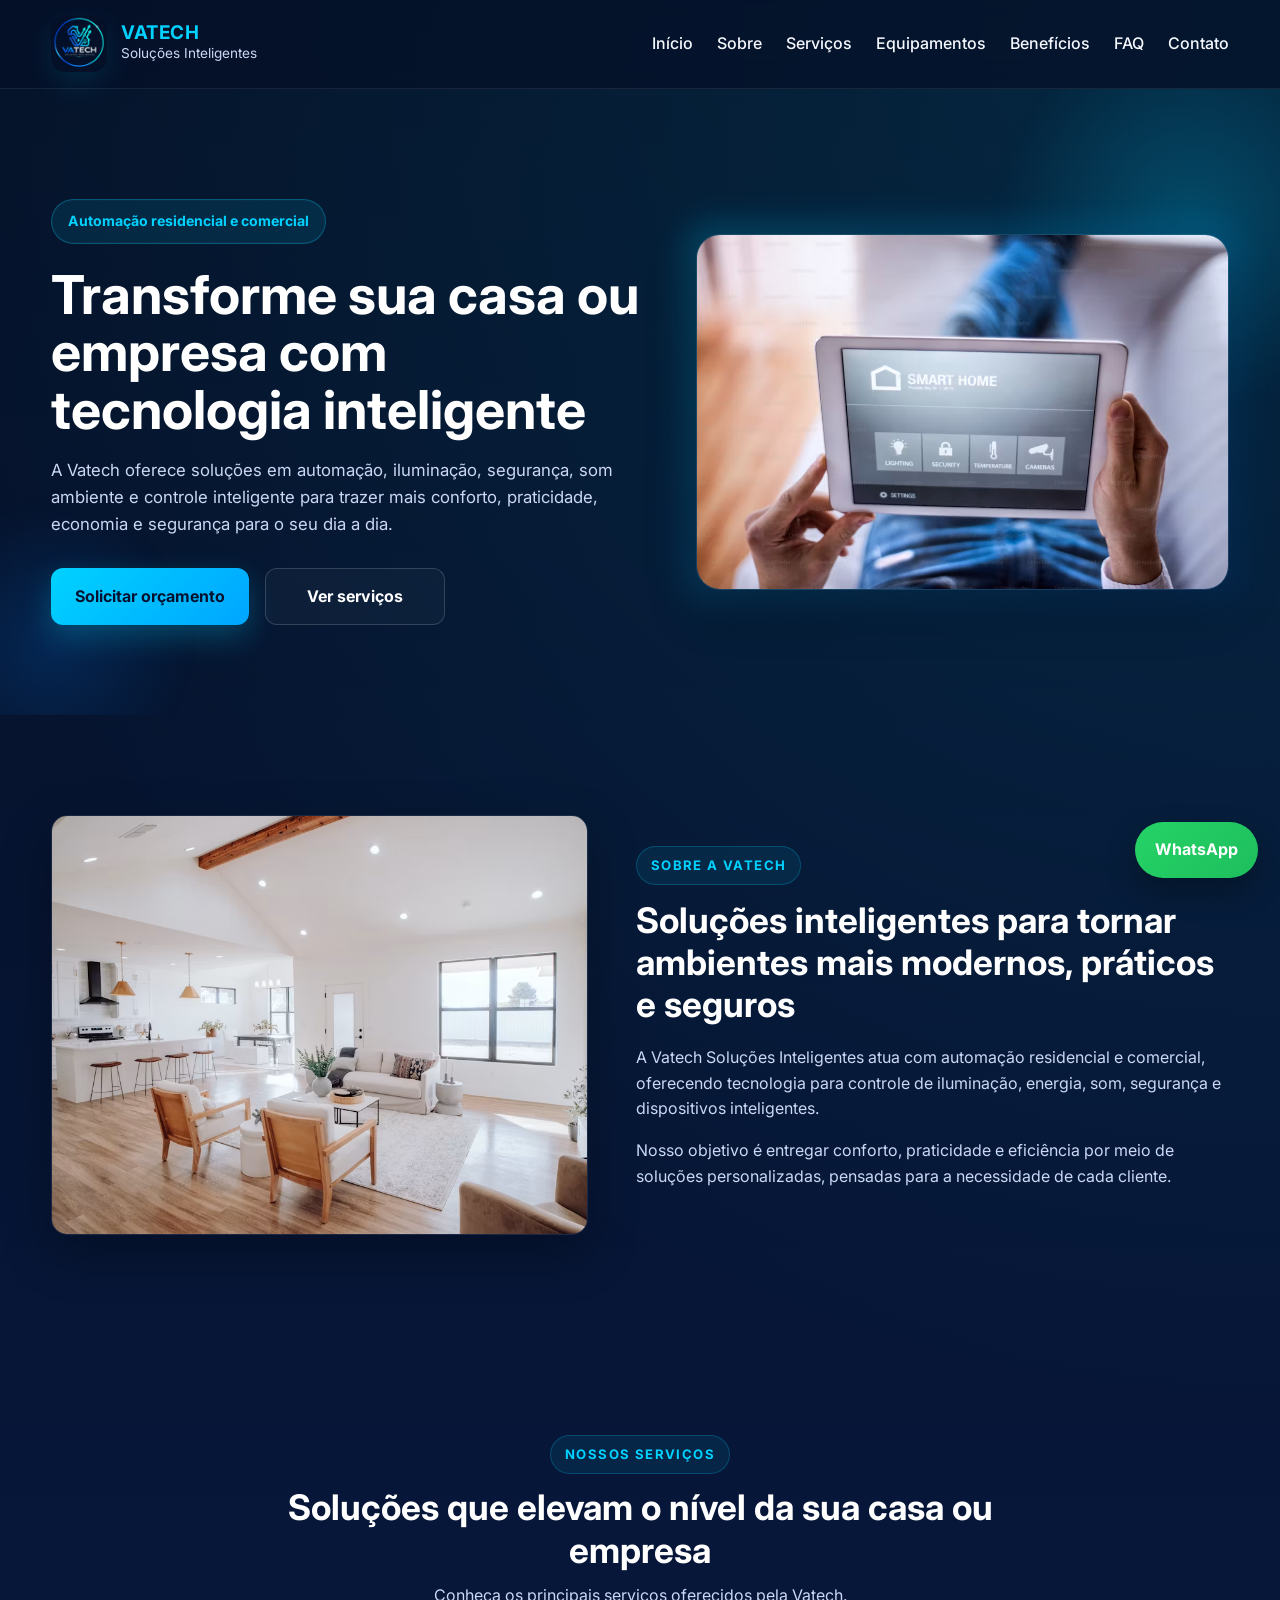
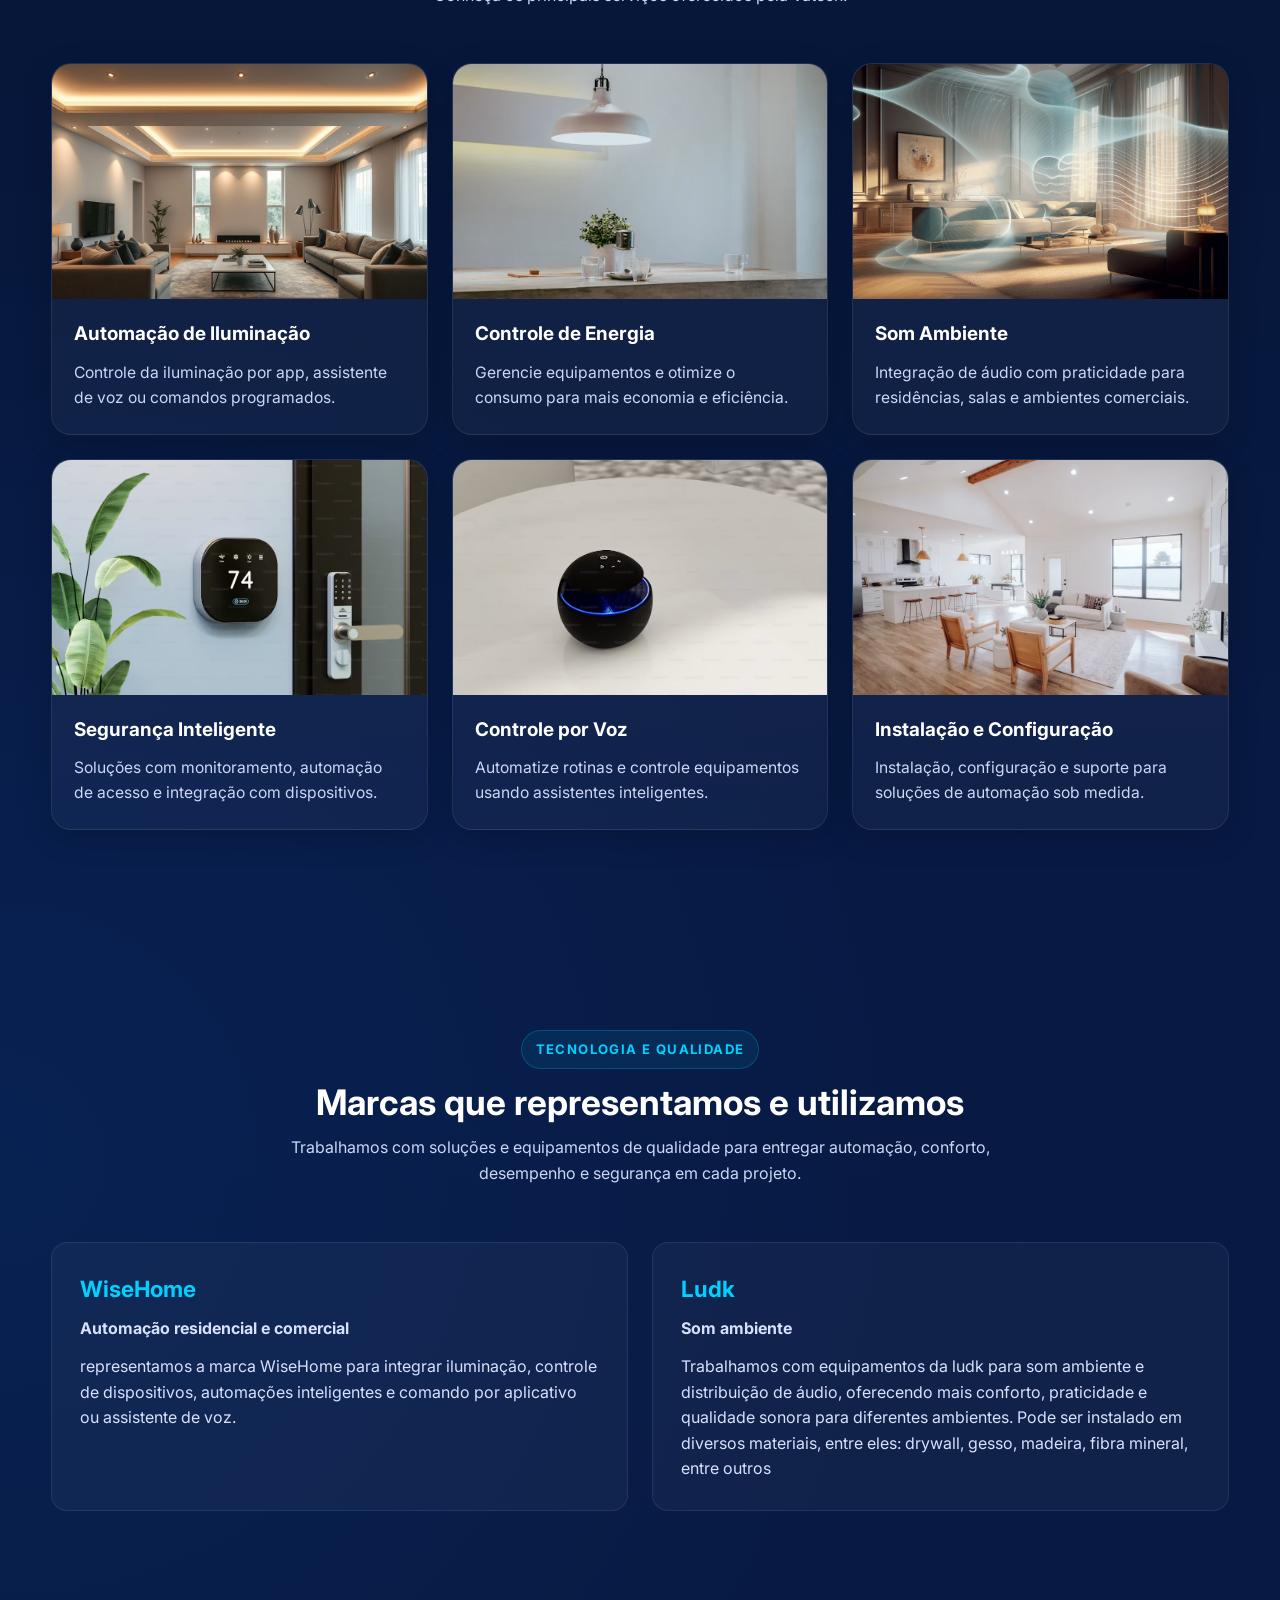
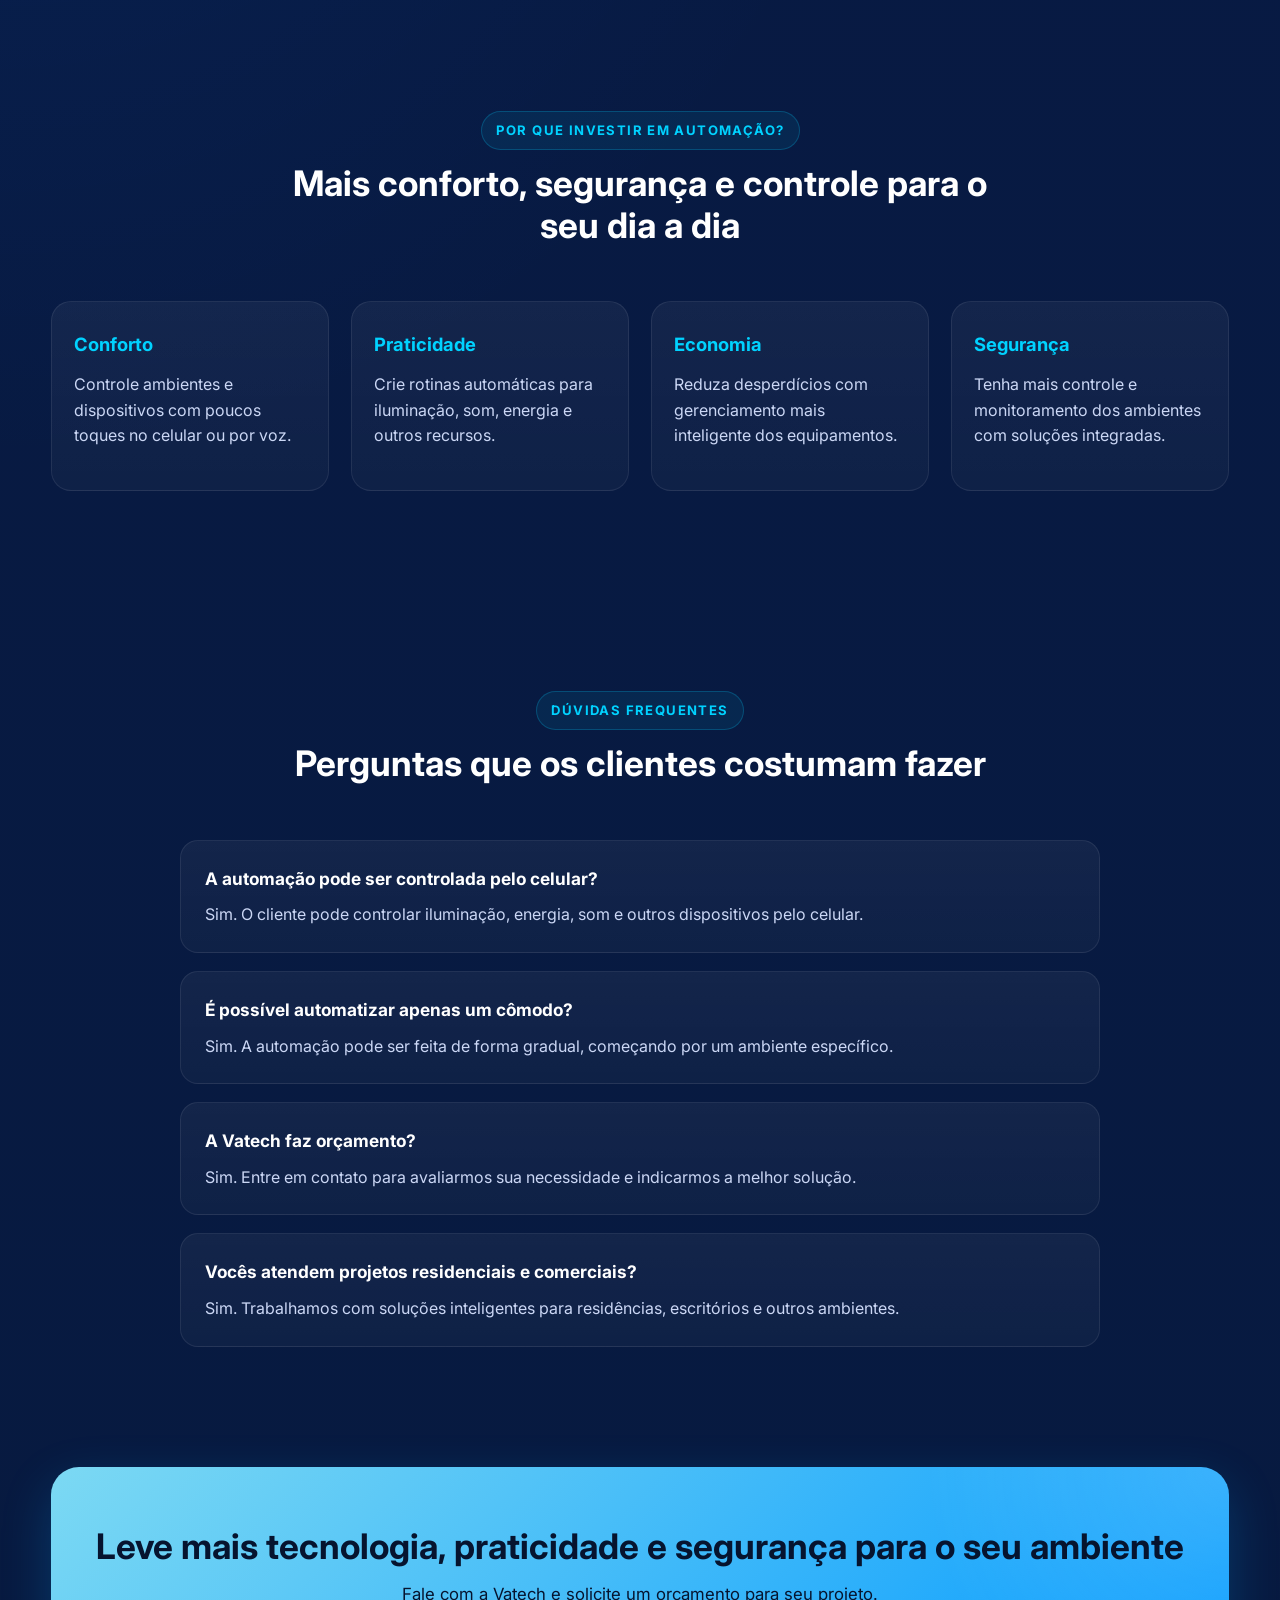
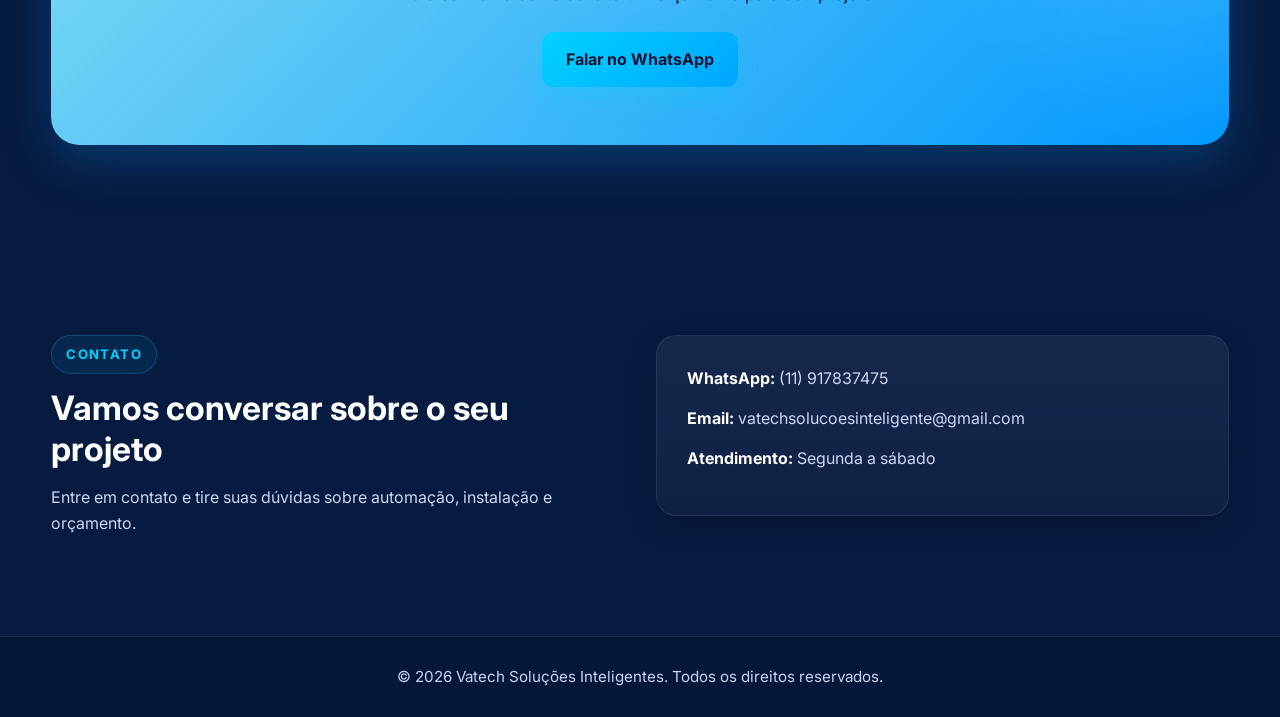
==== commit 55dc9317: "Ajustes" ====
--- a/index.html
+++ b/index.html
@@ -157,6 +157,9 @@
         <p>
           Trabalhamos com equipamentos da ludk para som ambiente e distribuição de áudio,
           oferecendo mais conforto, praticidade e qualidade sonora para diferentes ambientes.
+          Pode ser instalado em diversos materiais, 
+          entre eles: drywall,  gesso, madeira, fibra mineral, entre 
+          outros
         </p>
       </div>
     </div>
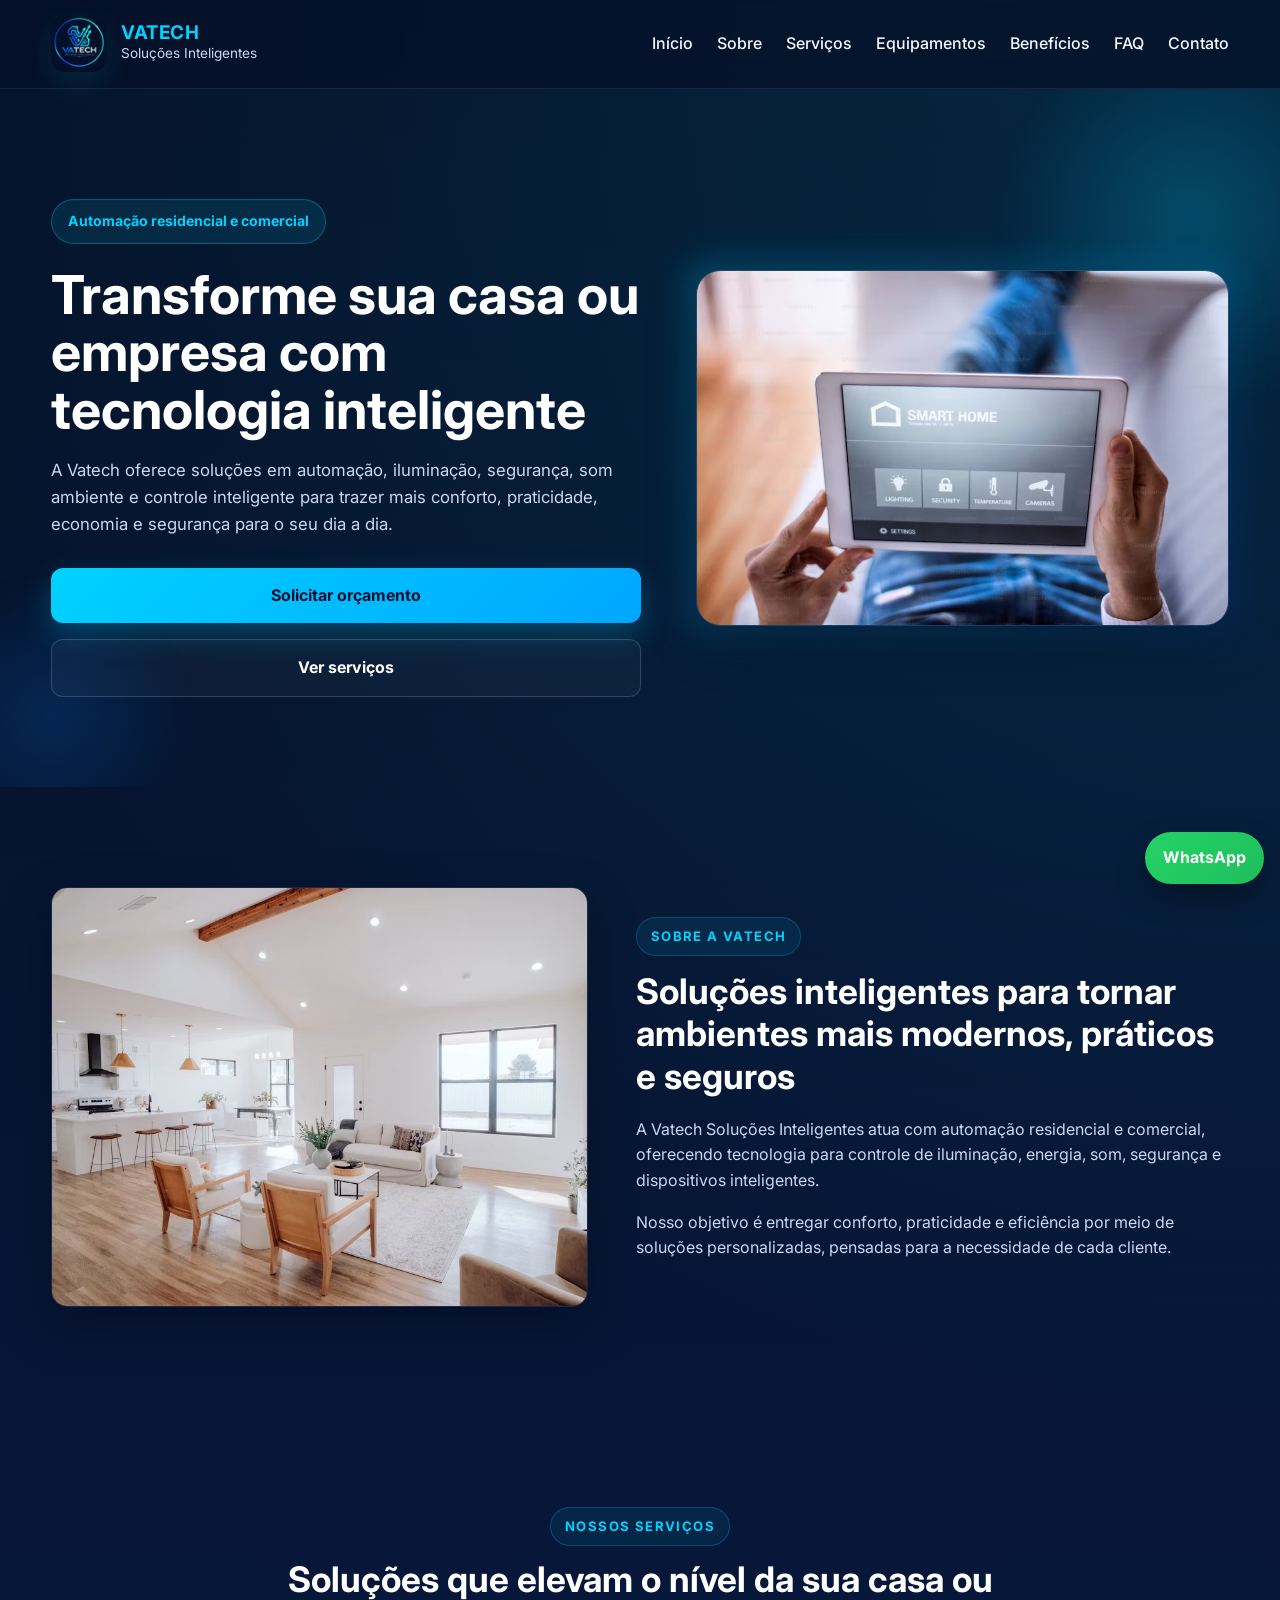
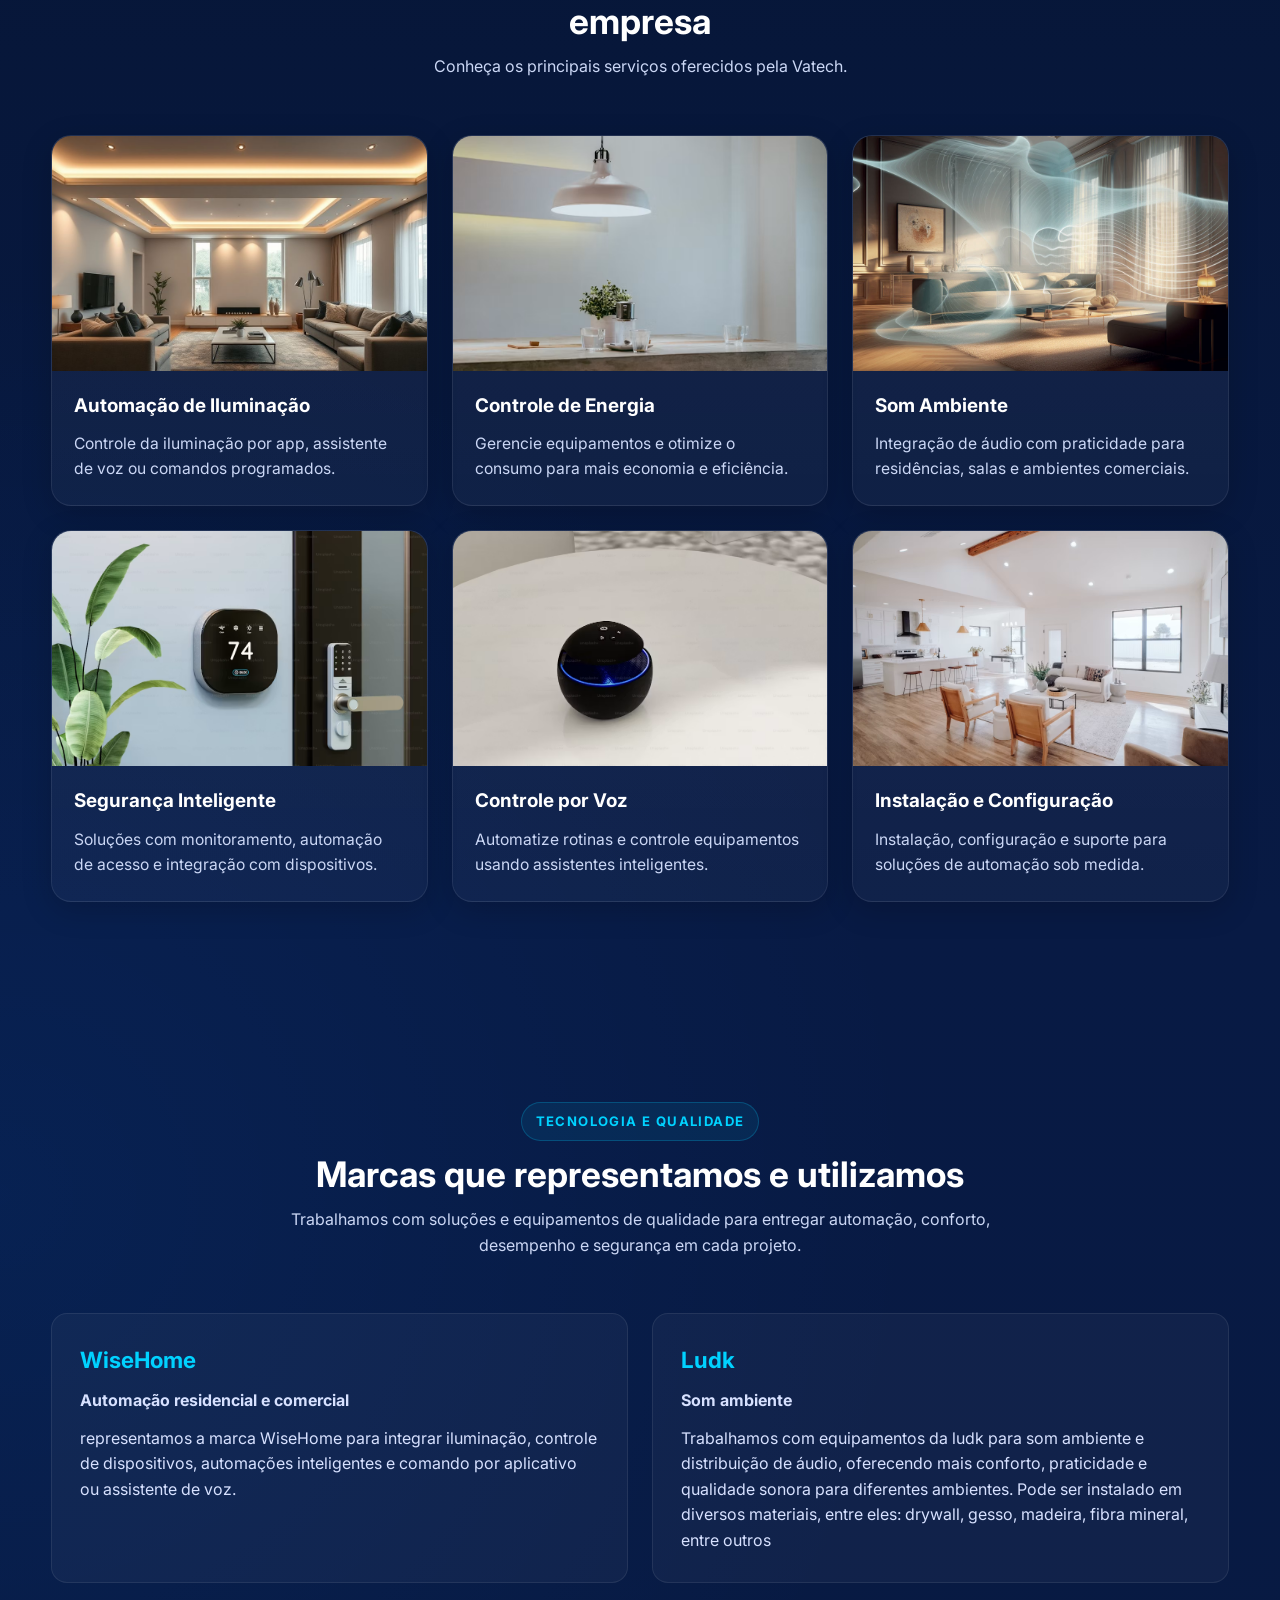
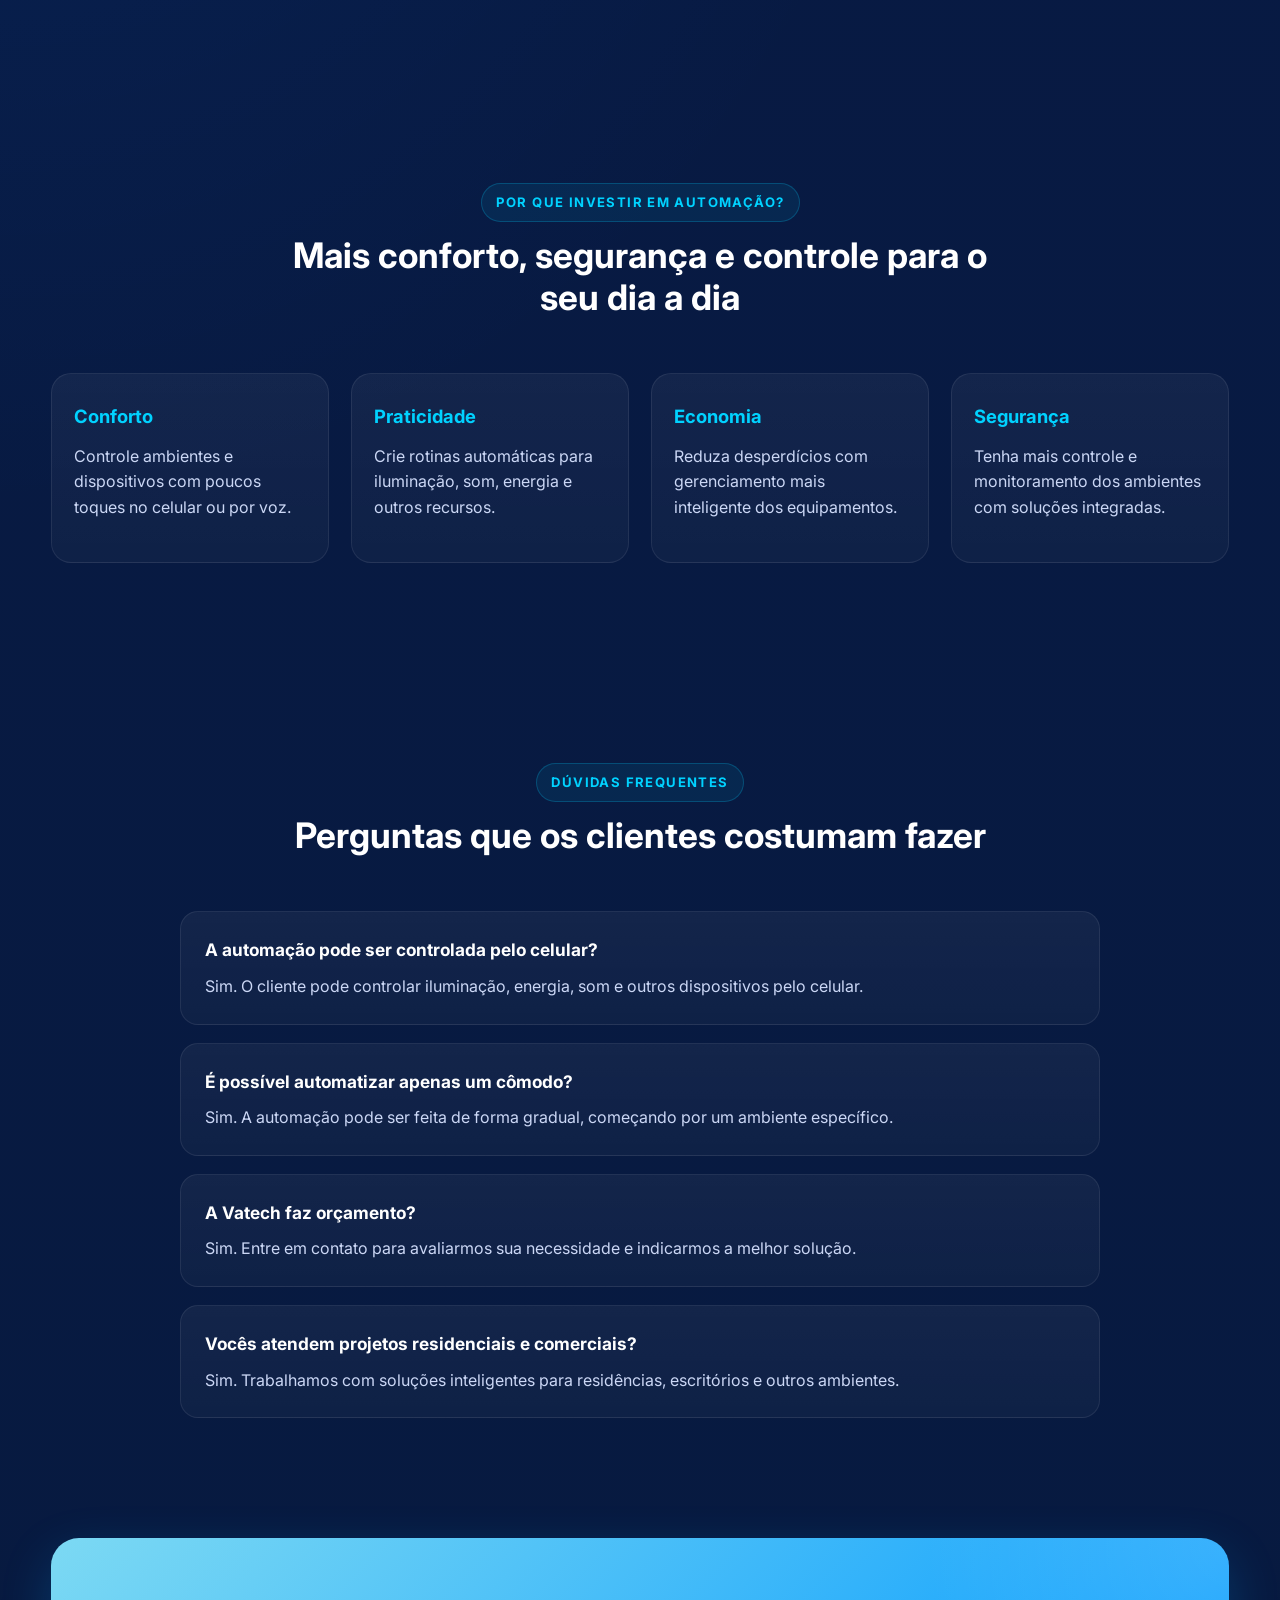
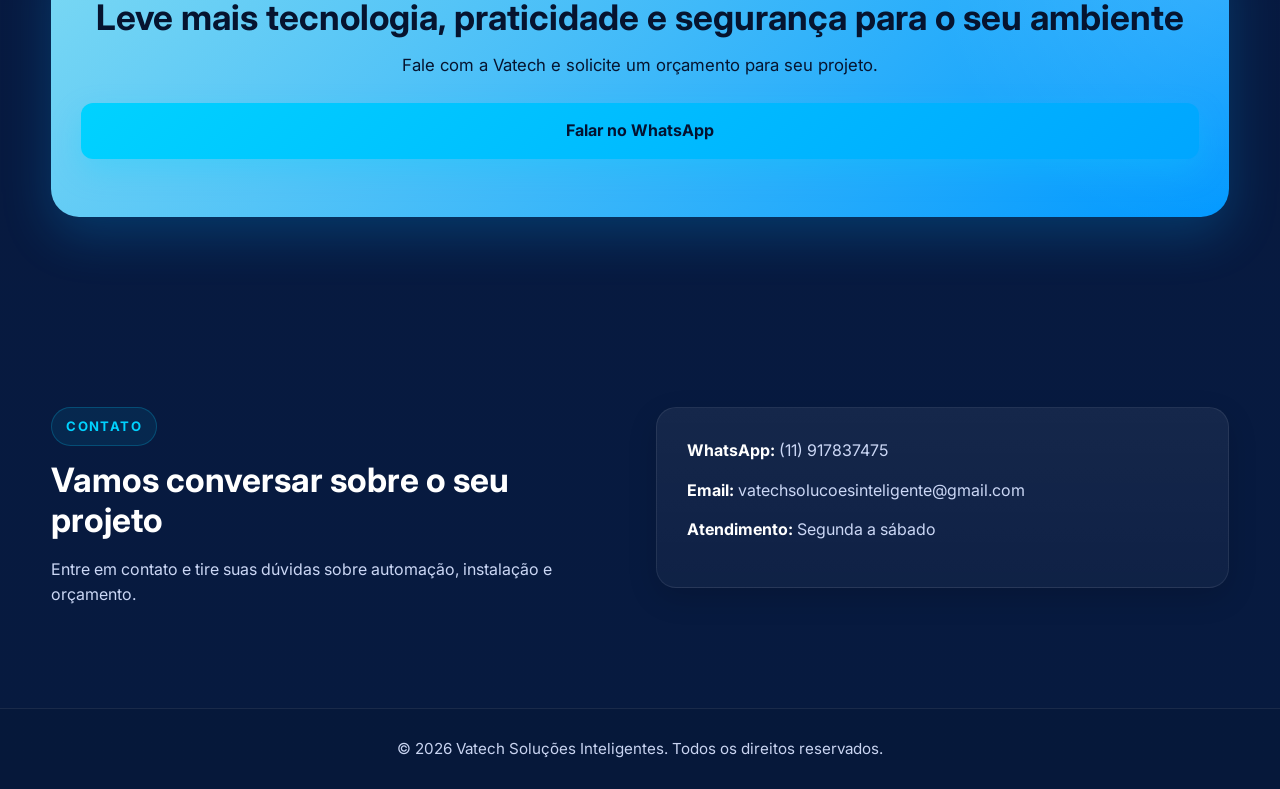
==== commit d989c30e: "Atualizacão do menu" ====
--- a/index.html
+++ b/index.html
@@ -22,6 +22,11 @@
         </div>
       </div>
 
+       <!-- BOTÃO MENU MOBILE -->
+    <button class="menu-toggle" id="menu-toggle" aria-label="Abrir menu">
+      ☰
+    </button>
+
       <nav class="menu">
         <a href="#inicio">Início</a>
         <a href="#sobre">Sobre</a>
@@ -32,6 +37,9 @@
         <a href="#contato">Contato</a>
       </nav>
     </div>
+
+  
+
   </header>
 
   <!-- HERO -->
@@ -286,5 +294,7 @@
     WhatsApp
   </a>
 
+  <script src="script.js"></script>
+
 </body>
 </html>
--- a/style.css
+++ b/style.css
@@ -133,6 +133,15 @@
   flex-wrap: wrap;
 }
 
+.menu-toggle {
+  display: none;
+  background: none;
+  border: none;
+  color: #fff;
+  font-size: 2rem;
+  cursor: pointer;
+}
+
 .menu a {
   color: #f5f8ff;
   font-weight: 500;
@@ -627,18 +636,44 @@
 }
 
 @media (max-width: 768px) {
-  .section {
-    padding: 75px 0;
+  .nav {
+    flex-direction: row;
+    align-items: center;
+    justify-content: space-between;
+  }
+
+  .menu-toggle {
+    display: block;
   }
 
   .menu {
+    display: none;
+    position: absolute;
+    top: 90px;
+    right: 5%;
+    width: 220px;
+    background: rgba(4, 15, 44, 0.98);
+    border: 1px solid rgba(255,255,255,0.08);
+    border-radius: 14px;
+    padding: 16px;
+    flex-direction: column;
     gap: 14px;
-    justify-content: center;
-  }
-
-  .nav {
-    flex-direction: column;
-    align-items: flex-start;
+    box-shadow: 0 20px 40px rgba(0,0,0,0.25);
+  }
+
+  .menu.active {
+    display: flex;
+  }
+
+  .menu a {
+    color: #fff;
+    font-size: 1rem;
+  }
+
+  .hero-content,
+  .sobre-grid,
+  .contato-grid {
+    grid-template-columns: 1fr;
   }
 
   .cards,
@@ -652,13 +687,13 @@
   .section-header h2,
   .contato h2,
   .cta-box h2 {
-    font-size: 1.9rem;
+    font-size: 1.8rem;
   }
 
   .hero {
-    padding-top: 70px;
-  }
-
+    padding-top: 60px;
+  }
+}
   .hero-buttons {
     flex-direction: column;
     align-items: stretch;
@@ -674,4 +709,3 @@
     bottom: 16px;
     padding: 13px 18px;
   }
-}
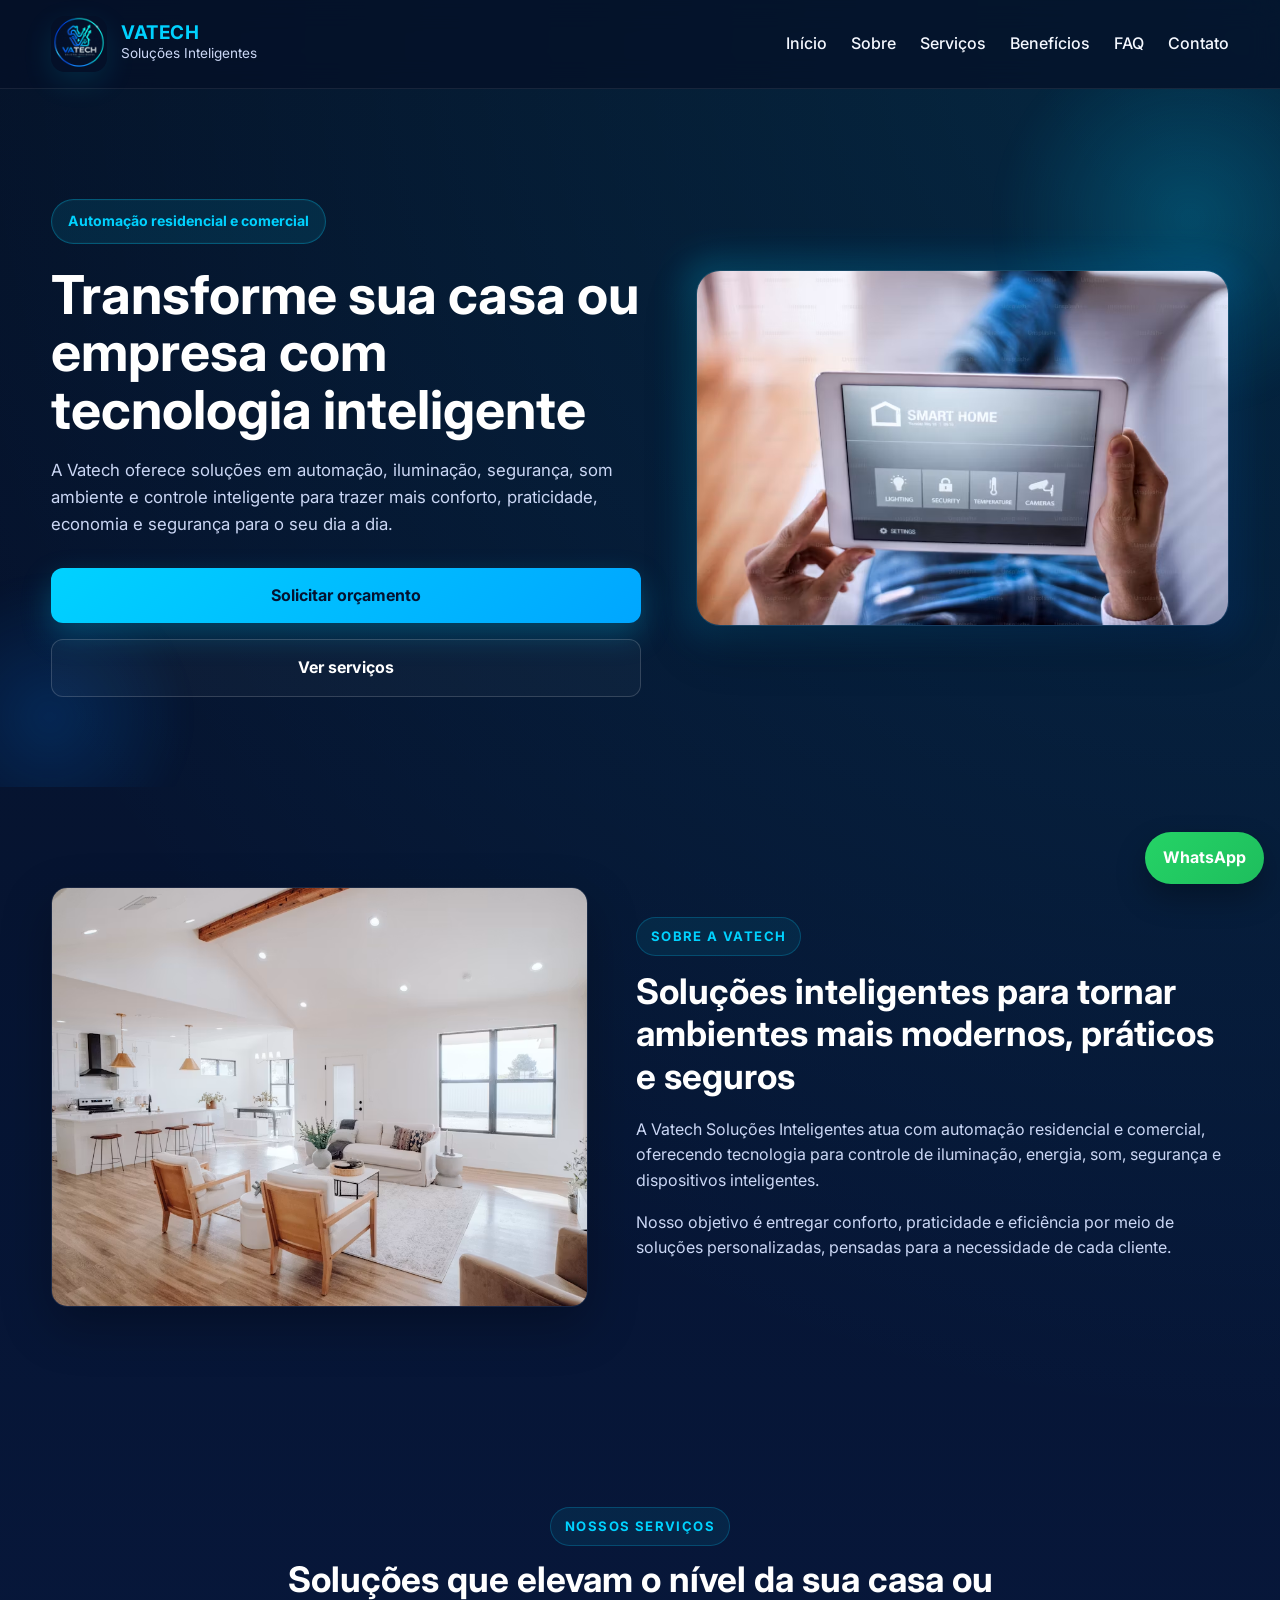
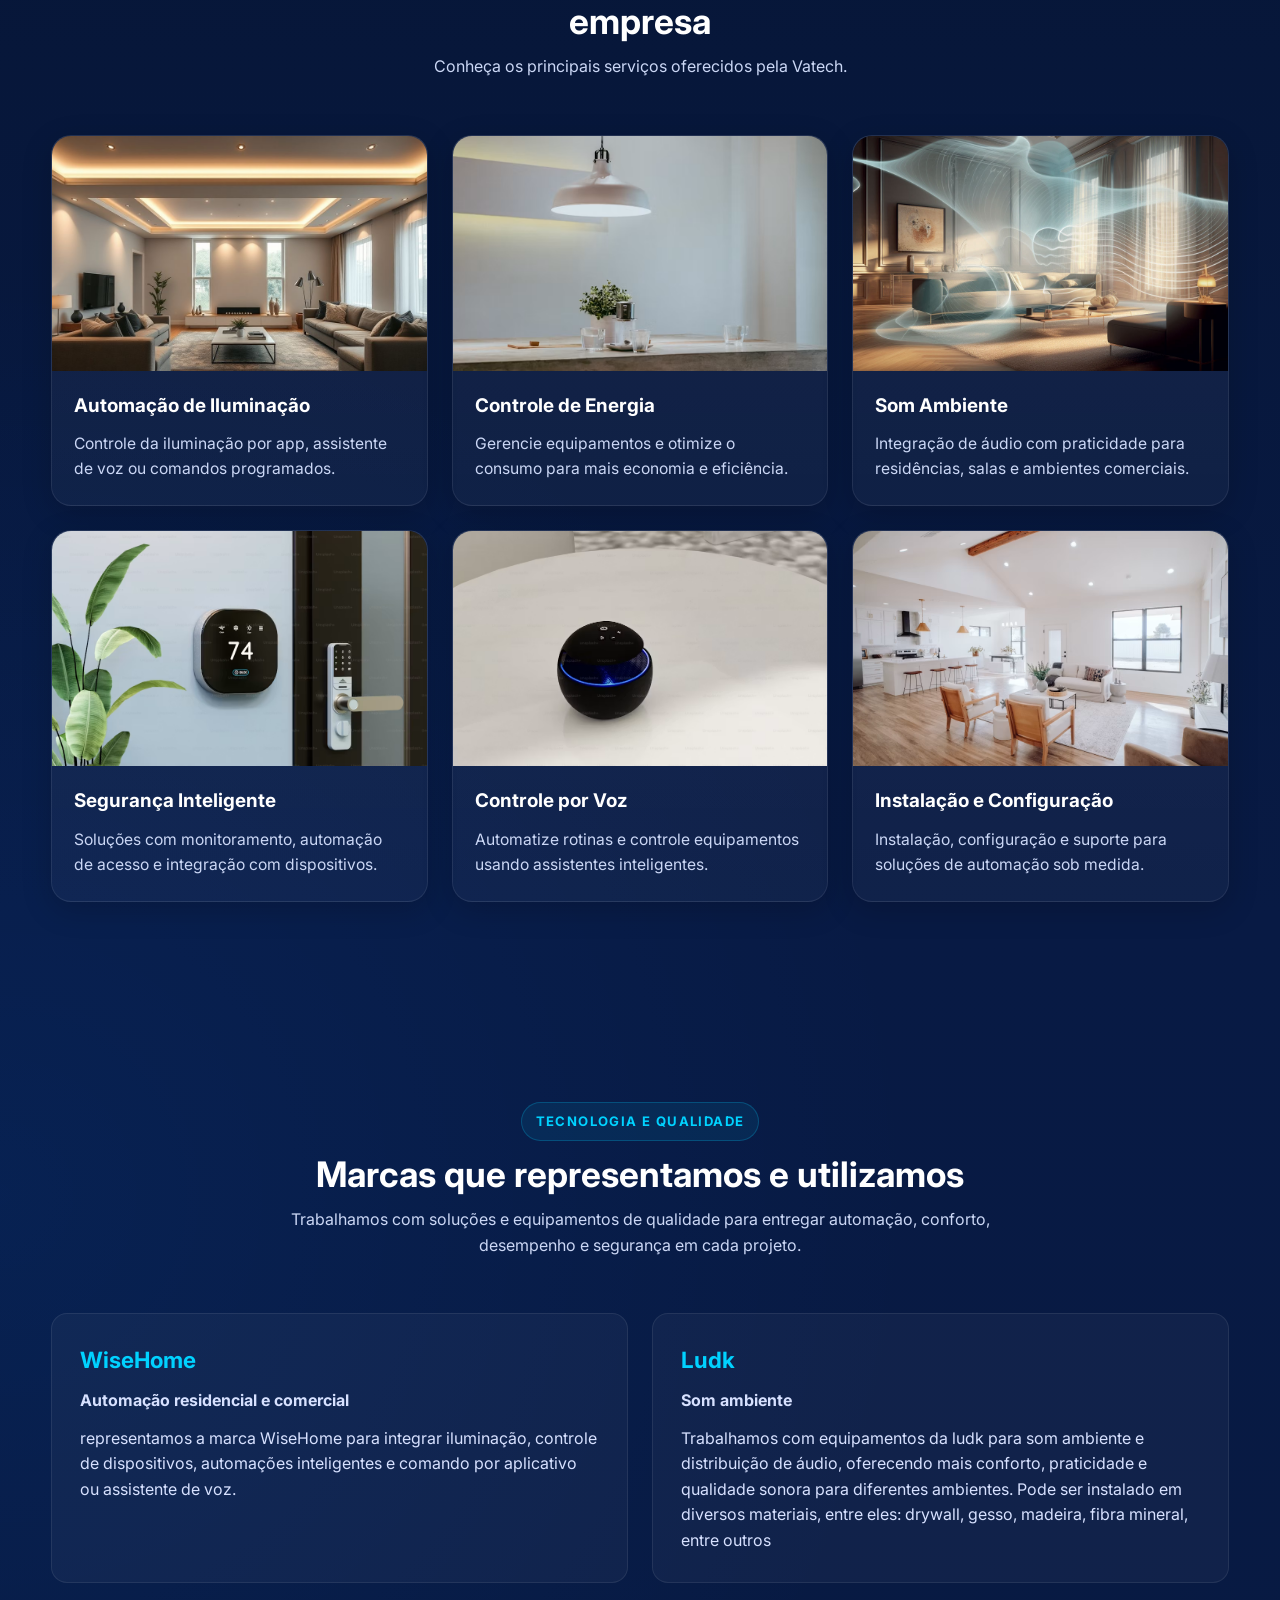
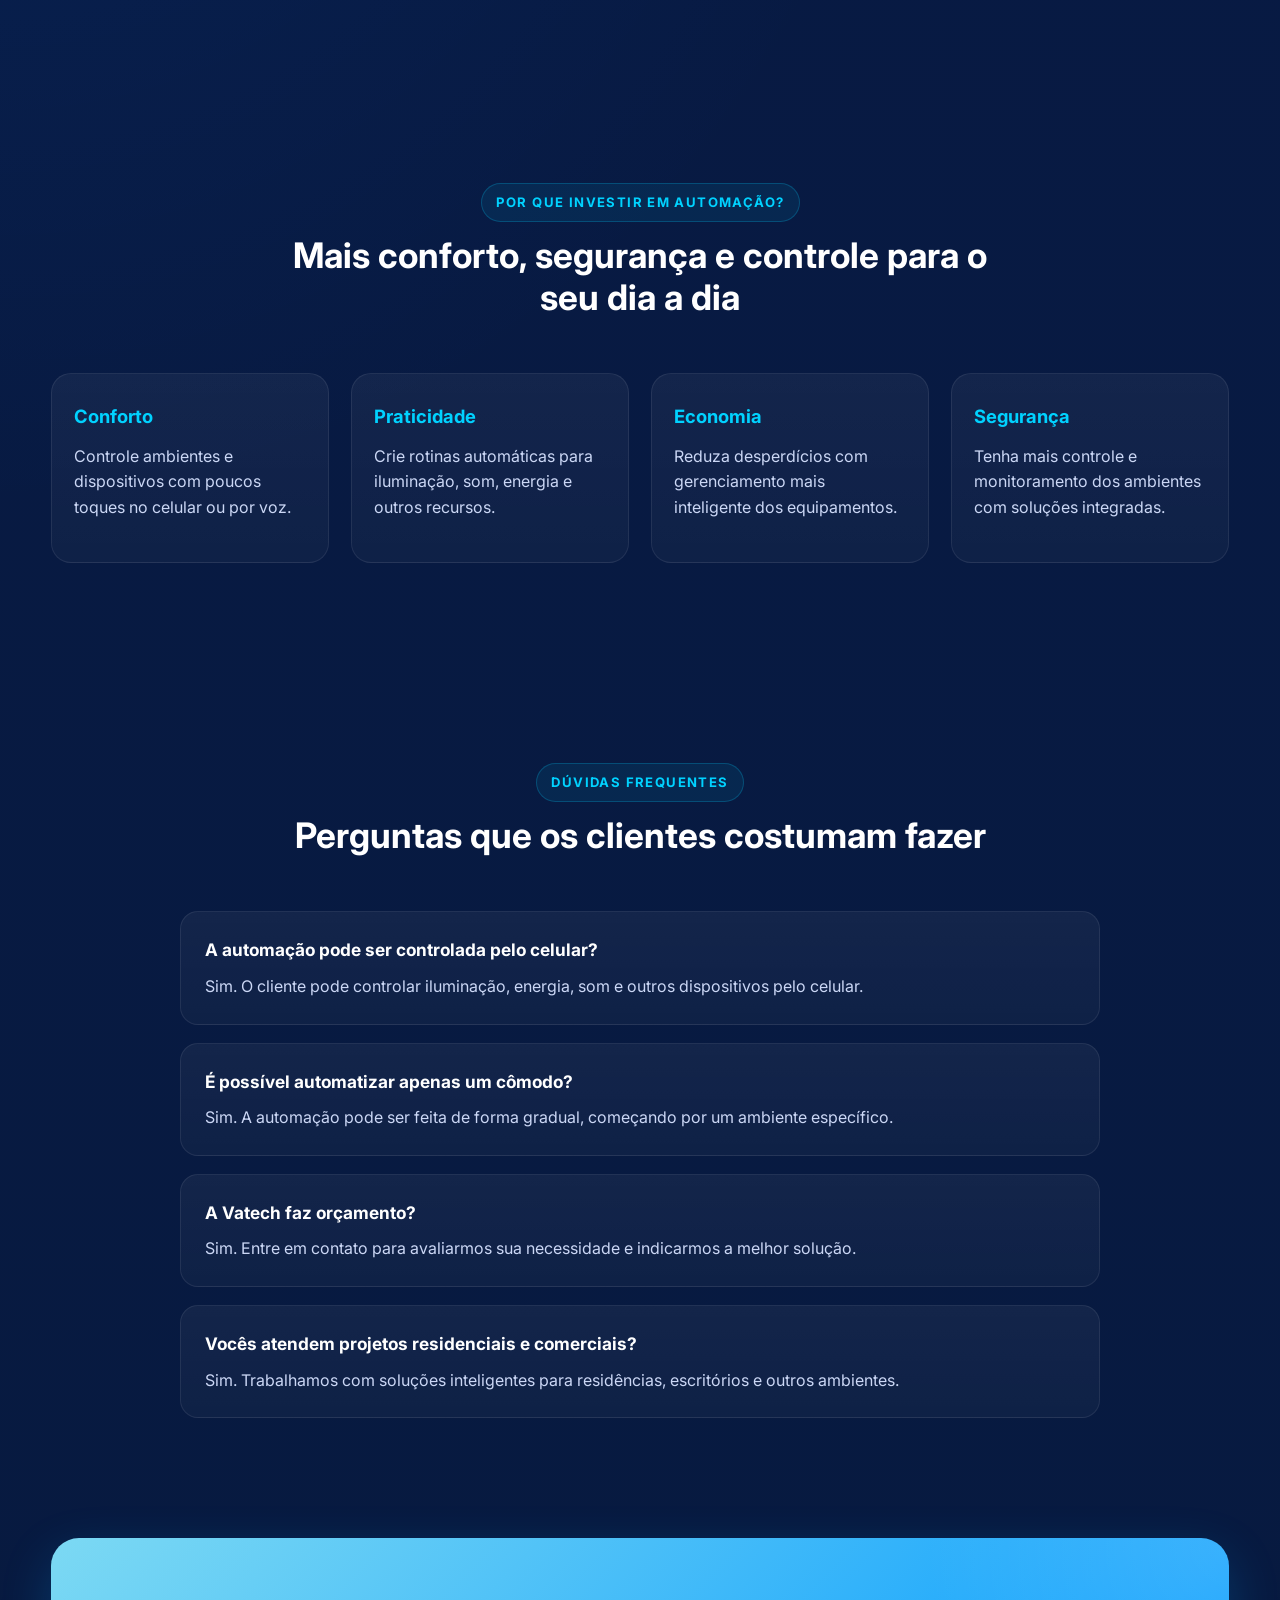
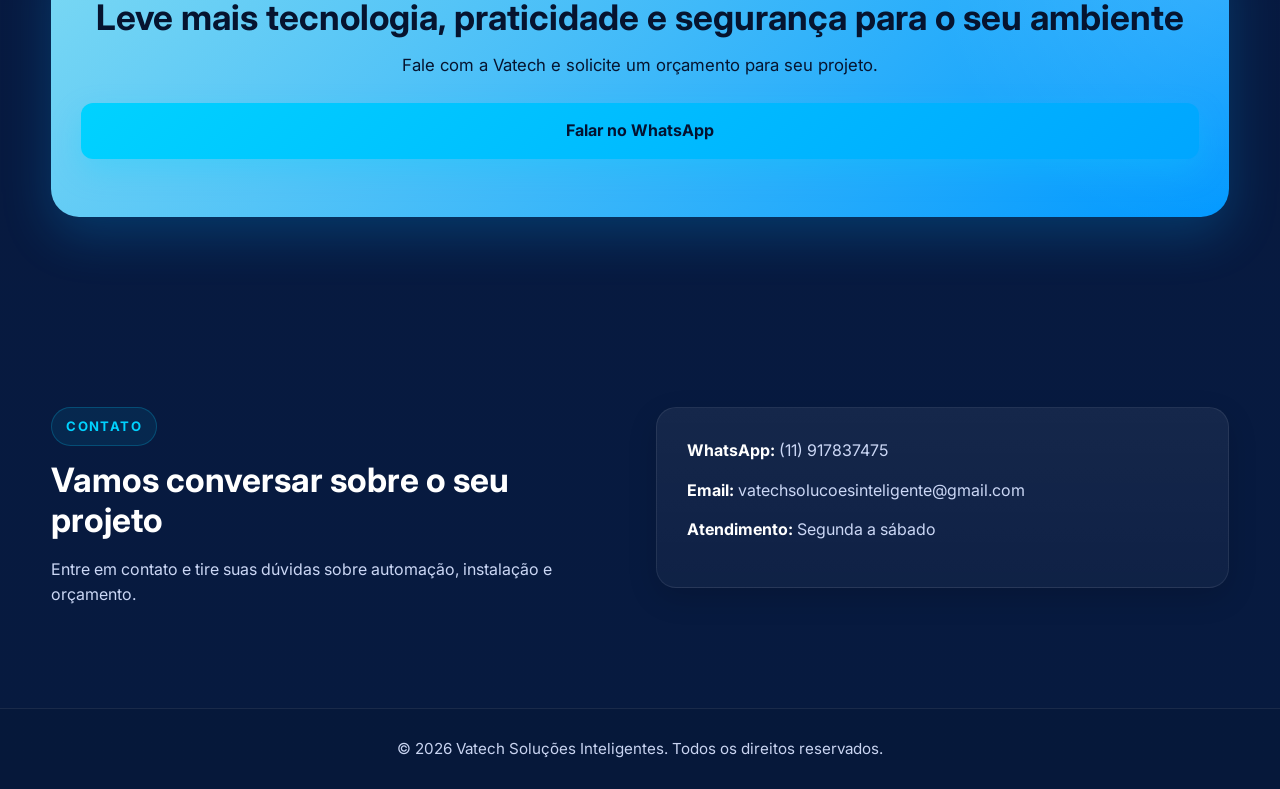
==== commit 3a41c82d: "ajustes menu" ====
--- a/index.html
+++ b/index.html
@@ -13,34 +13,31 @@
 
   <!-- HEADER -->
   <header class="header">
-    <div class="container nav">
-      <div class="logo">
-        <img src="img/logo.png" alt="Logo Vatech">
-        <div>
-          <h1>VATECH</h1>
-          <p>Soluções Inteligentes</p>
-        </div>
-      </div>
-
-       <!-- BOTÃO MENU MOBILE -->
-    <button class="menu-toggle" id="menu-toggle" aria-label="Abrir menu">
+  <div class="container nav">
+    <div class="logo">
+      <img src="img/logo.png" alt="Logo Vatech">
+      <div>
+        <h1>VATECH</h1>
+        <p>Soluções Inteligentes</p>
+      </div>
+    </div>
+
+    <!-- BOTÃO DO MENU MOBILE -->
+    <button class="menu-toggle" id="menu-toggle" type="button" aria-label="Abrir menu">
       ☰
     </button>
 
-      <nav class="menu">
-        <a href="#inicio">Início</a>
-        <a href="#sobre">Sobre</a>
-        <a href="#servicos">Serviços</a>
-        <a href="#marcas">Equipamentos</a>
-        <a href="#beneficios">Benefícios</a>
-        <a href="#faq">FAQ</a>
-        <a href="#contato">Contato</a>
-      </nav>
-    </div>
-
-  
-
-  </header>
+    <!-- MENU -->
+    <nav class="menu" id="menu">
+      <a href="#inicio">Início</a>
+      <a href="#sobre">Sobre</a>
+      <a href="#servicos">Serviços</a>
+      <a href="#beneficios">Benefícios</a>
+      <a href="#faq">FAQ</a>
+      <a href="#contato">Contato</a>
+    </nav>
+  </div>
+</header>
 
   <!-- HERO -->
   <section class="hero" id="inicio">
--- a/style.css
+++ b/style.css
@@ -649,8 +649,8 @@
   .menu {
     display: none;
     position: absolute;
-    top: 90px;
-    right: 5%;
+    top: 85px;
+    right: 20px;
     width: 220px;
     background: rgba(4, 15, 44, 0.98);
     border: 1px solid rgba(255,255,255,0.08);
@@ -659,6 +659,7 @@
     flex-direction: column;
     gap: 14px;
     box-shadow: 0 20px 40px rgba(0,0,0,0.25);
+    z-index: 999;
   }
 
   .menu.active {
@@ -694,6 +695,7 @@
     padding-top: 60px;
   }
 }
+
   .hero-buttons {
     flex-direction: column;
     align-items: stretch;
